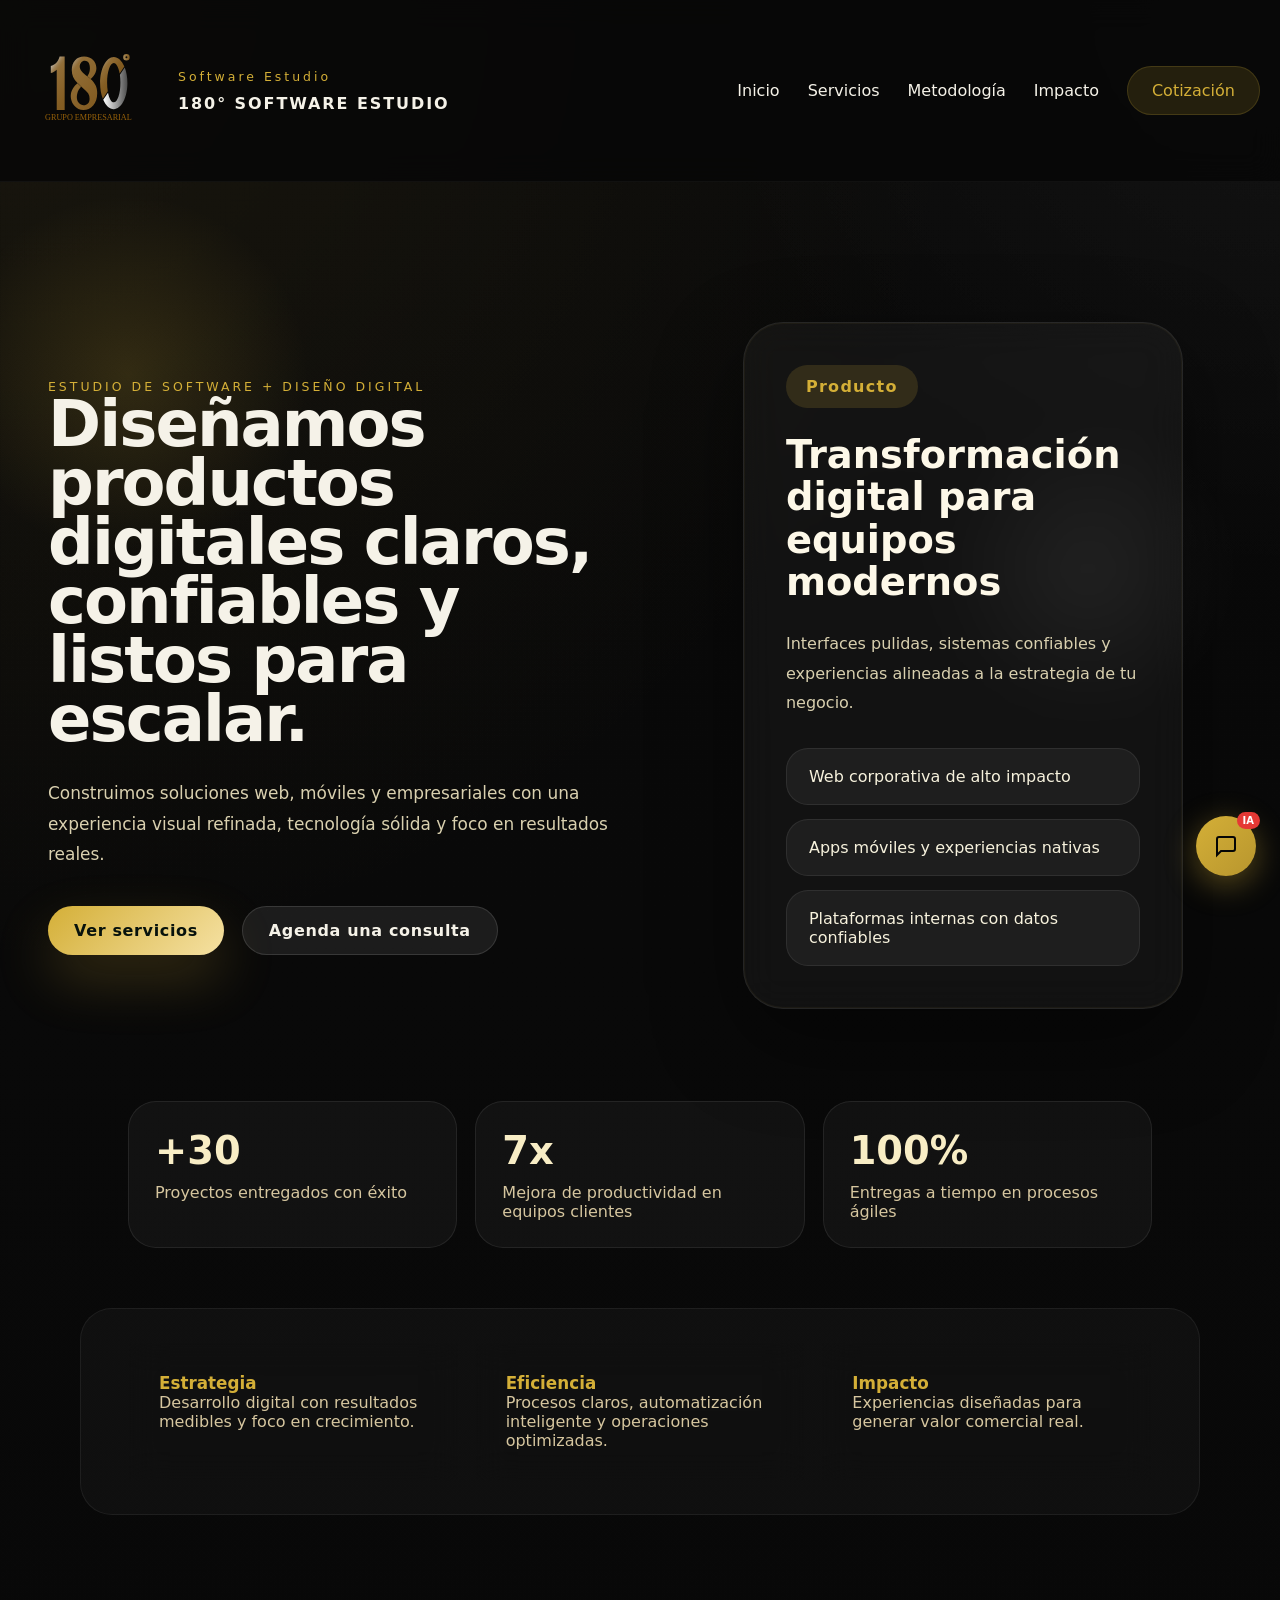
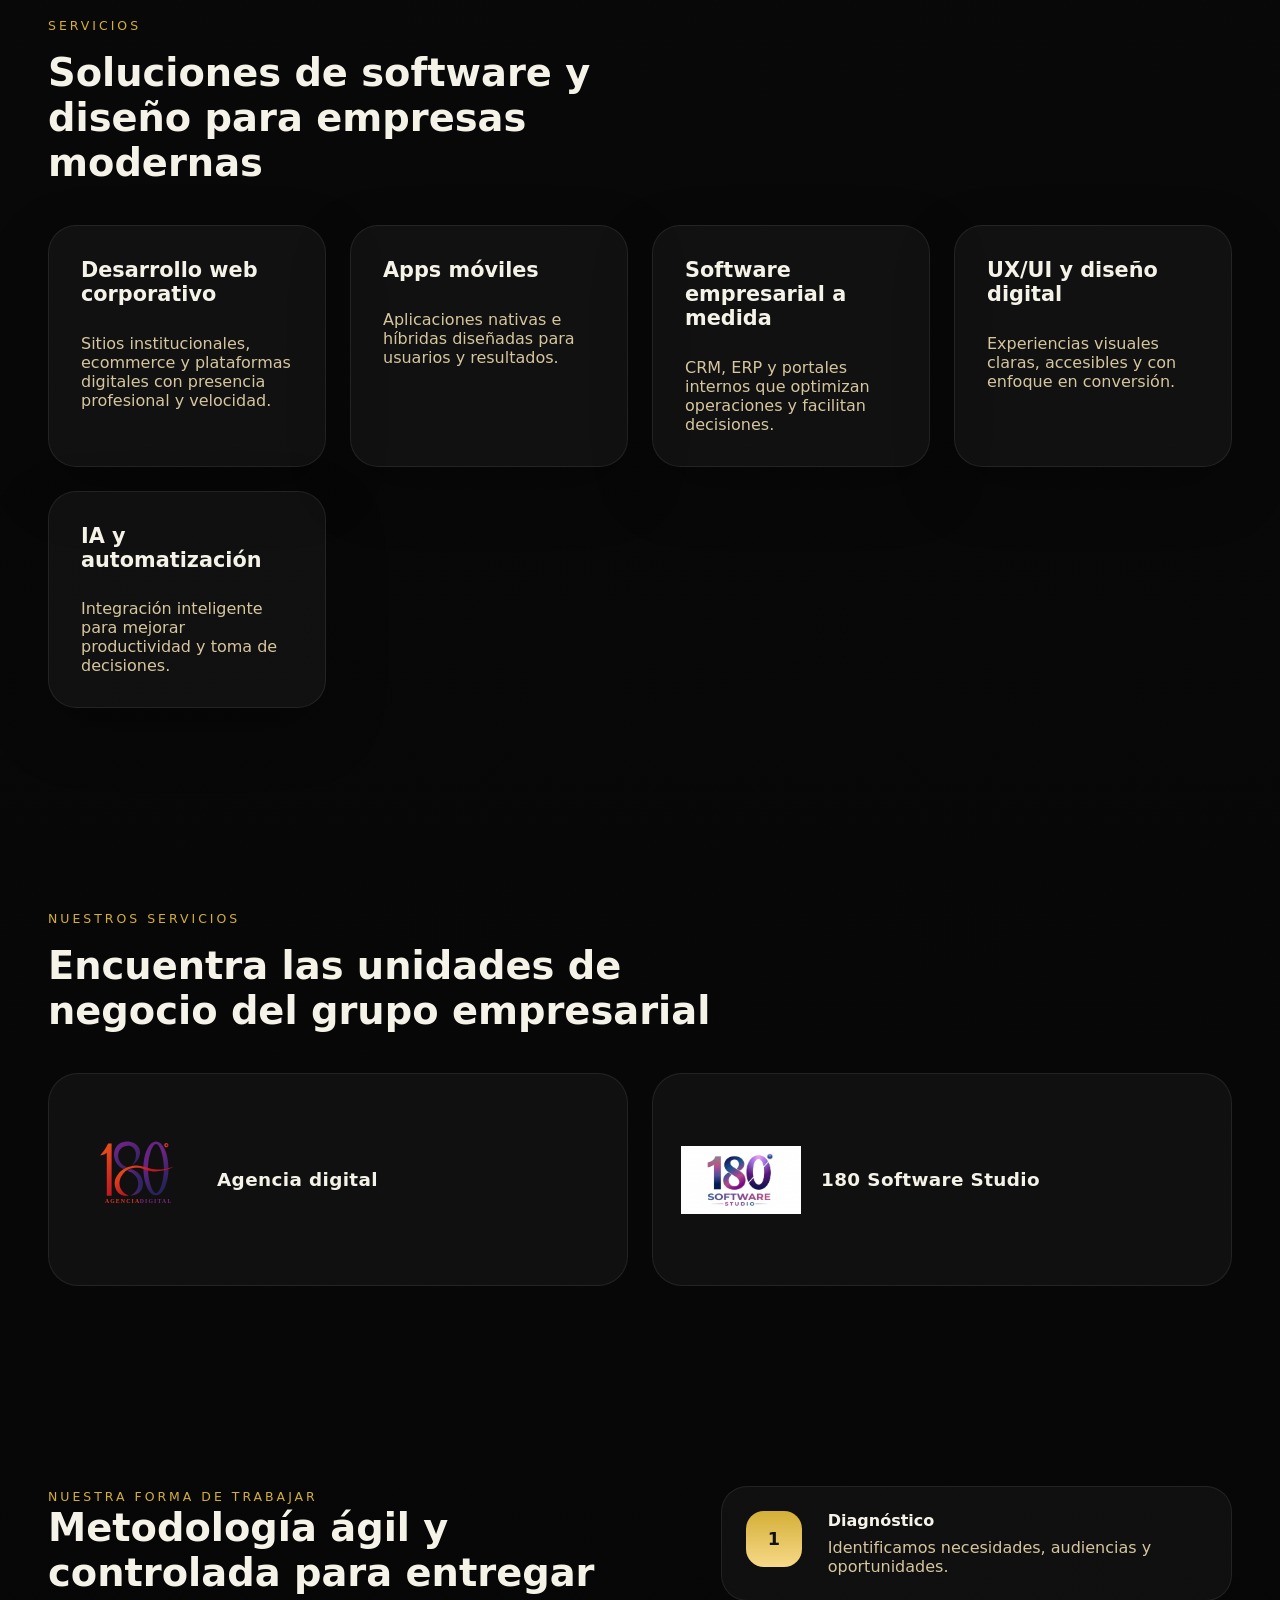
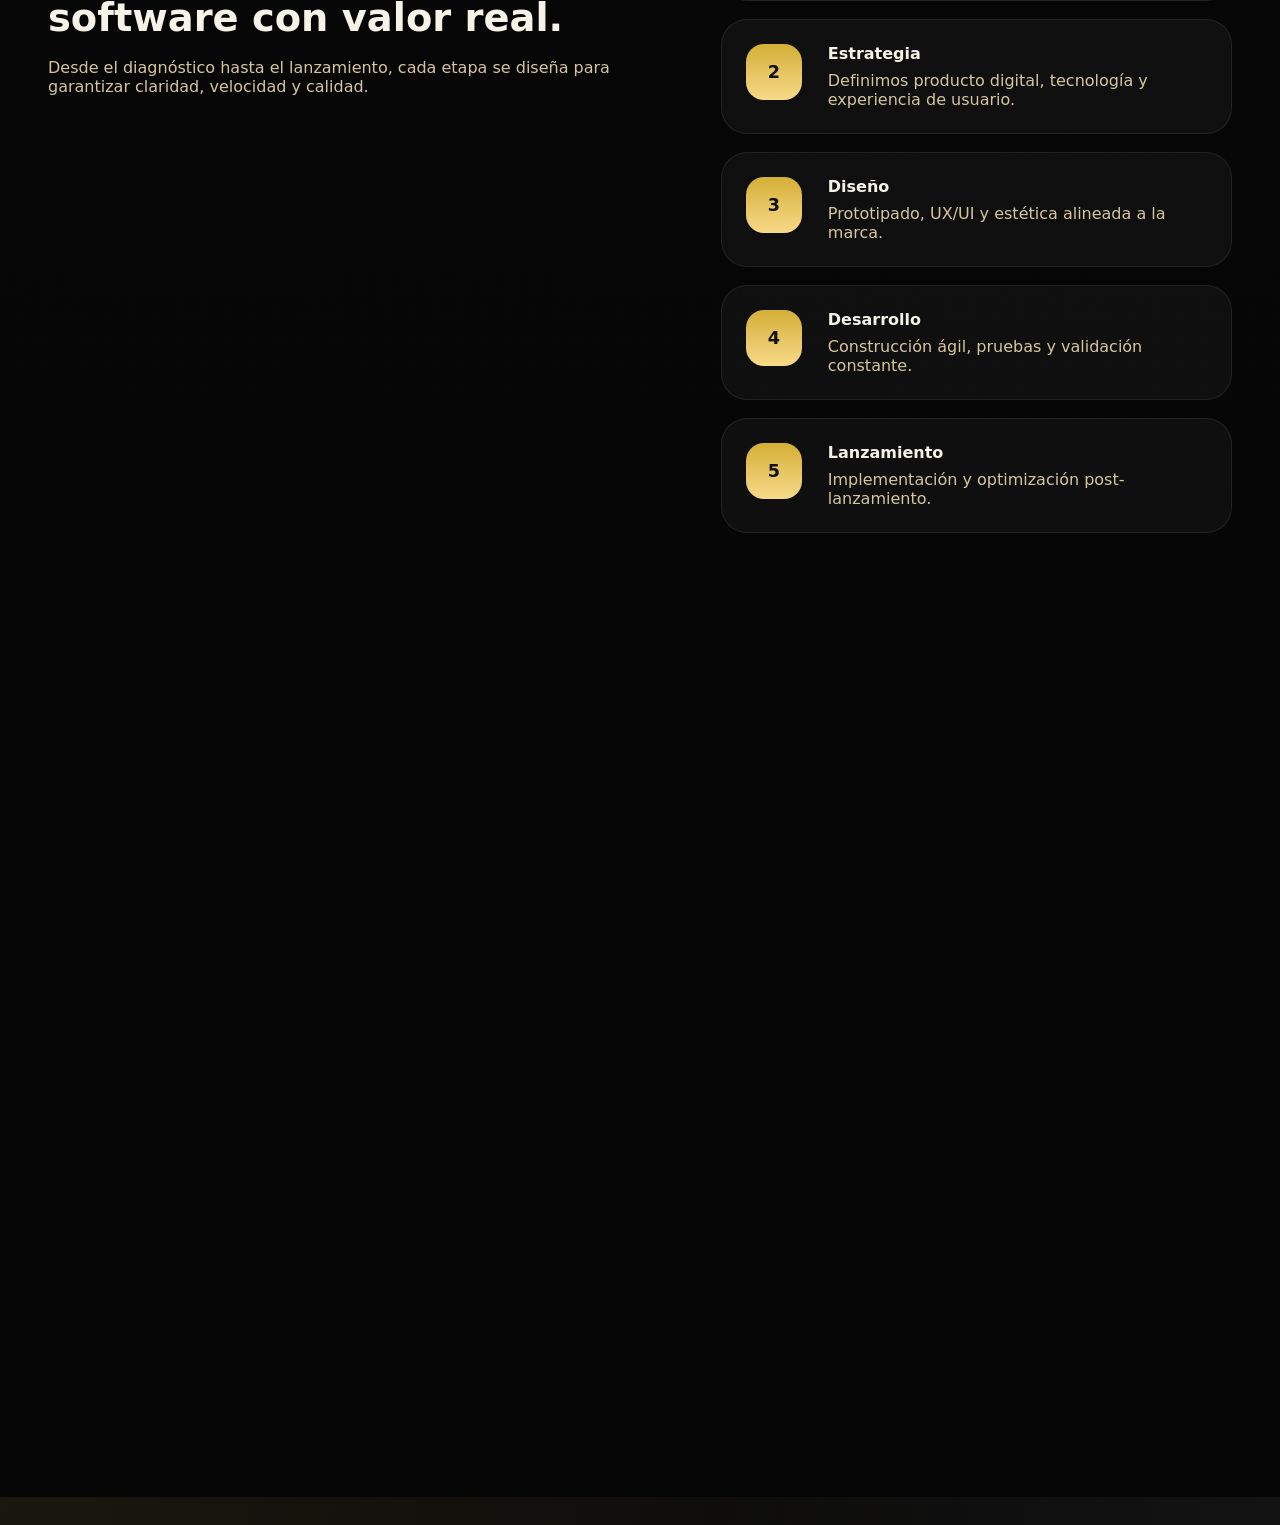
==== index.html @ de8b233e "Add files via upload" ====
<!DOCTYPE html>
<html lang="es">

<head>
  <meta charset="UTF-8" />
  <meta name="viewport" content="width=device-width, initial-scale=1.0" />
  <title>180° Software Estudio - Mockup</title>
  <link rel="stylesheet" href="styles.css" />
  <link rel="icon" href="./logo.svg">
</head>

<body>
  <header class="site-header">
    <div class="brand">
      <img src="./Logo.svg" alt="180° Grupo Empresarial" class="brand-logo" />
      <div>
        <p class="eyebrow">Software Estudio</p>
        <h1>180° Software Estudio</h1>
      </div>
    </div>
    <nav class="main-nav">
      <a href="#inicio">Inicio</a>
      <a href="#servicios">Servicios</a>
      <a href="#metodologia">Metodología</a>
      <a href="#impacto">Impacto</a>
      <a href="#contacto" class="cta">Cotización</a>
    </nav>
  </header>

  <main>
    <section id="inicio" class="hero">
      <div class="hero-watermark" aria-hidden="true">
        <img src="logo.svg" alt="" />
      </div>
      <div class="hero-copy reveal">
        <span class="hero-label">Estudio de software + diseño digital</span>
        <h2>Diseñamos productos digitales claros, confiables y listos para escalar.</h2>
        <p>Construimos soluciones web, móviles y empresariales con una experiencia visual refinada, tecnología sólida y
          foco en resultados reales.</p>
        <div class="hero-actions">
          <a href="#servicios" class="btn primary">Ver servicios</a>
          <a href="#contacto" class="btn secondary">Agenda una consulta</a>
        </div>
      </div>
      <div class="hero-visual reveal">
        <div class="visual-frame">
          <span class="visual-chip">Producto</span>
          <h3 class="visual-title">Transformación digital para equipos modernos</h3>
          <p class="visual-text">Interfaces pulidas, sistemas confiables y experiencias alineadas a la estrategia de tu
            negocio.</p>
          <div class="visual-list">
            <span>Web corporativa de alto impacto</span>
            <span>Apps móviles y experiencias nativas</span>
            <span>Plataformas internas con datos confiables</span>
          </div>
        </div>
      </div>
    </section>

    <section class="hero-support reveal">
      <div>
        <strong>+30</strong>
        <p>Proyectos entregados con éxito</p>
      </div>
      <div>
        <strong>7x</strong>
        <p>Mejora de productividad en equipos clientes</p>
      </div>
      <div>
        <strong>100%</strong>
        <p>Entregas a tiempo en procesos ágiles</p>
      </div>
    </section>

    <section class="value-stripe reveal">
      <div>
        <strong>Estrategia</strong>
        <p>Desarrollo digital con resultados medibles y foco en crecimiento.</p>
      </div>
      <div>
        <strong>Eficiencia</strong>
        <p>Procesos claros, automatización inteligente y operaciones optimizadas.</p>
      </div>
      <div>
        <strong>Impacto</strong>
        <p>Experiencias diseñadas para generar valor comercial real.</p>
      </div>
    </section>

    <section id="servicios" class="cards-section">
      <div class="section-header reveal">
        <span>Servicios</span>
        <h3>Soluciones de software y diseño para empresas modernas</h3>
      </div>
      <div class="cards-grid reveal">
        <article class="card">
          <h4>Desarrollo web corporativo</h4>
          <p>Sitios institucionales, ecommerce y plataformas digitales con presencia profesional y velocidad.</p>
        </article>
        <article class="card">
          <h4>Apps móviles</h4>
          <p>Aplicaciones nativas e híbridas diseñadas para usuarios y resultados.</p>
        </article>
        <article class="card">
          <h4>Software empresarial a medida</h4>
          <p>CRM, ERP y portales internos que optimizan operaciones y facilitan decisiones.</p>
        </article>
        <article class="card">
          <h4>UX/UI y diseño digital</h4>
          <p>Experiencias visuales claras, accesibles y con enfoque en conversión.</p>
        </article>
        <article class="card">
          <h4>IA y automatización</h4>
          <p>Integración inteligente para mejorar productividad y toma de decisiones.</p>
        </article>
      </div>
    </section>

    <section id="nuestros-servicios" class="subcompanies-section reveal">
      <div class="section-header">
        <span>Nuestros servicios</span>
        <h3>Encuentra las unidades de negocio del grupo empresarial</h3>
      </div>
      <div class="service-buttons">
        <a href="./SITIO GRUPO AGENCIA DIGITAL 180°/index.html" class="subcompany-card">
          <img src="Logo agencia.svg" alt="Logo Agencia" />
          <span>Agencia digital</span>
        </a>
        <a href="./SITIO SOFTWARE STUDIO 180°/index.html" class="subcompany-card">
          <img src="LOGO 180 SOFTWARE STUDIO.png" alt="Logo 180 Software Studio" />
          <span>180 Software Studio</span>
        </a>
      </div>
    </section>

    <section id="metodologia" class="split-section reveal">
      <div class="split-copy">
        <span class="eyebrow">Nuestra forma de trabajar</span>
        <h3>Metodología ágil y controlada para entregar software con valor real.</h3>
        <p>Desde el diagnóstico hasta el lanzamiento, cada etapa se diseña para garantizar claridad, velocidad y
          calidad.</p>
      </div>
      <div class="split-list">
        <div class="step">
          <strong>1</strong>
          <div>
            <h4>Diagnóstico</h4>
            <p>Identificamos necesidades, audiencias y oportunidades.</p>
          </div>
        </div>
        <div class="step">
          <strong>2</strong>
          <div>
            <h4>Estrategia</h4>
            <p>Definimos producto digital, tecnología y experiencia de usuario.</p>
          </div>
        </div>
        <div class="step">
          <strong>3</strong>
          <div>
            <h4>Diseño</h4>
            <p>Prototipado, UX/UI y estética alineada a la marca.</p>
          </div>
        </div>
        <div class="step">
          <strong>4</strong>
          <div>
            <h4>Desarrollo</h4>
            <p>Construcción ágil, pruebas y validación constante.</p>
          </div>
        </div>
        <div class="step">
          <strong>5</strong>
          <div>
            <h4>Lanzamiento</h4>
            <p>Implementación y optimización post-lanzamiento.</p>
          </div>
        </div>
      </div>
    </section>

    <section id="impacto" class="testimonial-section reveal">
      <div class="testimonial-card">
        <span class="eyebrow">Visión</span>
        <h3>Ser el estudio tecnológico de referencia en Soacha y Bogotá, con impacto internacional.</h3>
        <p>Entregamos soluciones digitales que acompañan el crecimiento de cada negocio.</p>
      </div>
      <div class="testimonial-card dark">
        <span class="eyebrow">Misión</span>
        <h3>Transformar ideas digitales en software funcional que produce resultados reales.</h3>
        <p>Combinamos creatividad, tecnología y estrategia para generar valor en cada proyecto.</p>
      </div>
    </section>

    <section class="final-cta reveal">
      <div>
        <h3>¿Listo para un giro digital de 180°?</h3>
        <p>Hablemos de tu proyecto y construyamos software con visión estratégica.</p>
      </div>
      <a href="#contacto" class="btn primary">Contáctanos ahora</a>
    </section>
  </main>

  <footer id="contacto" class="site-footer reveal">
    <div class="footer-brand">
      <img src="logo.svg" alt="180° Grupo Empresarial" class="footer-logo" />
      <h4>180° Software Estudio</h4>
      <p>Parte de Grupo Empresarial 180°</p>
    </div>
    <div class="footer-links">
      <a href="#servicios">Servicios</a>
      <a href="#metodologia">Metodología</a>
      <a href="#contacto">Contacto</a>
    </div>
    <div>
      <p>hola@180softwareestudio.com</p>
      <p>+57 300 000 0000</p>
    </div>
  </footer>

  <!-- Chatbot IA - Grupo Empresarial 180° -->
  <div id="chatbot-widget" class="chatbot-widget">
    <button id="chatbot-toggle" class="chatbot-toggle" aria-label="Abrir chat con IA">
      <svg width="24" height="24" viewBox="0 0 24 24" fill="none" stroke="currentColor" stroke-width="2">
        <path d="M21 15a2 2 0 0 1-2 2H7l-4 4V5a2 2 0 0 1 2-2h14a2 2 0 0 1 2 2z"></path>
      </svg>
      <span class="chatbot-badge">IA</span>
    </button>

    <div id="chatbot-window" class="chatbot-window">
      <div class="chatbot-header">
        <div class="chatbot-avatar">
          <svg width="20" height="20" viewBox="0 0 24 24" fill="none" stroke="currentColor" stroke-width="2">
            <polygon
              points="12 2 15.09 8.26 22 9.27 17 14.14 18.18 21.02 12 17.77 5.82 21.02 7 14.14 2 9.27 8.91 8.26 12 2">
            </polygon>
          </svg>
        </div>
        <div class="chatbot-title">
          <strong>Asistente IA</strong>
          <span>Grupo Empresarial 180°</span>
        </div>
        <button id="chatbot-close" class="chatbot-close" aria-label="Cerrar chat">
          <svg width="20" height="20" viewBox="0 0 24 24" fill="none" stroke="currentColor" stroke-width="2">
            <line x1="18" y1="6" x2="6" y2="18"></line>
            <line x1="6" y1="6" x2="18" y2="18"></line>
          </svg>
        </button>
      </div>

      <div id="chatbot-messages" class="chatbot-messages">
        <div class="chatbot-message bot">
          <div class="message-content">
            <p>¡Hola! 👋 Soy el asistente virtual de <strong>Grupo Empresarial 180°</strong>.</p>
            <p>Estoy aquí para ayudarte a encontrar la solución perfecta para tu negocio. ¿En qué puedo ayudarte hoy?
            </p>
            <div class="quick-actions">
              <button class="quick-action" data-query="servicios">¿Qué servicios ofrecen?</button>
              <button class="quick-action" data-query="contacto">Quiero contactarles</button>
              <button class="quick-action" data-query="cotizacion">Solicitar cotización</button>
            </div>
          </div>
        </div>
      </div>

      <div class="chatbot-input-area">
        <input type="text" id="chatbot-input" placeholder="Escribe tu mensaje..." autocomplete="off">
        <button id="chatbot-send" class="chatbot-send" aria-label="Enviar mensaje">
          <svg width="20" height="20" viewBox="0 0 24 24" fill="none" stroke="currentColor" stroke-width="2">
            <line x1="22" y1="2" x2="11" y2="13"></line>
            <polygon points="22 2 15 22 11 13 2 9 22 2"></polygon>
          </svg>
        </button>
      </div>
    </div>
  </div>

  <script src="script.js"></script>
  <script src="chatbot.js"></script>
</body>

</html>
---- styles.css ----
:root {
  --bg: #050505;
  --surface: #111111;
  --surface-soft: rgba(255, 255, 255, 0.06);
  --text: #f5f2e8;
  --muted: #c7b68a;
  --gold: #d4af37;
  --gold-soft: rgba(212, 175, 55, 0.18);
  --border: rgba(212, 175, 55, 0.18);
  --shadow: 0 32px 90px rgba(0, 0, 0, 0.45);
}

* {
  box-sizing: border-box;
}

html {
  scroll-behavior: smooth;
}

body {
  margin: 0;
  min-height: 100vh;
  font-family: Inter, system-ui, -apple-system, BlinkMacSystemFont, "Segoe UI", sans-serif;
  color: var(--text);
  background: radial-gradient(circle at top left, rgba(212, 175, 55, 0.08), transparent 20%),
    radial-gradient(circle at top right, rgba(255, 255, 255, 0.04), transparent 12%),
    linear-gradient(180deg, #0a0a0a 0%, #050505 100%);
}

img {
  max-width: 100%;
  display: block;
}

button,
a {
  font: inherit;
}

.site-header {
  display: flex;
  align-items: center;
  justify-content: space-between;
  padding: 0% clamp(15px, 2vw, 20px);
  position: sticky;
  top: 0;
  z-index: 10;
  background: rgba(7, 7, 7, 0.82); 
  backdrop-filter: blur(15px);
  border-bottom: 1px solid rgba(255, 255, 255, 0.04);
}

.brand {
  display: flex;
  align-items: center;
  gap: 18px;
}

.brand-logo,
.footer-logo {
  width: 140px;
  max-width: 100%;
}

.brand h1 {
  margin: 0;
  font-size: 1rem;
  letter-spacing: 0.12em;
  text-transform: uppercase;
}

.brand .eyebrow {
  margin: 0 0 10px;
  color: var(--gold);
  font-size: 0.78rem;
  letter-spacing: 0.24em;
}

.main-nav {
  display: flex;
  align-items: center;
  gap: 28px;
  flex-wrap: wrap;
}

.main-nav a {
  color: var(--text);
  text-decoration: none;
  font-weight: 500;
  transition: color 0.2s ease;
}

.main-nav a:hover {
  color: var(--gold);
}

.main-nav a.cta {
  padding: 14px 24px;
  border-radius: 999px;
  background: rgba(212, 175, 55, 0.14);
  color: var(--gold);
  border: 1px solid rgba(212, 175, 55, 0.18);
}

.hero {
  position: relative;
  display: grid;
  grid-template-columns: minmax(0, 1.1fr) minmax(340px, 1fr);
  gap: 54px;
  align-items: center;
  padding: 140px clamp(20px, 4vw, 48px);
  overflow: hidden;
}

.hero::before {
  content: "";
  position: absolute;
  inset: 0;
  background: radial-gradient(circle at 10% 20%, rgba(212, 175, 55, 0.16), transparent 180px),
    radial-gradient(circle at 85% 40%, rgba(255, 255, 255, 0.06), transparent 150px);
  pointer-events: none;
}

.hero-watermark {
  pointer-events: none;
  position: absolute;
  right: -5%;
  top: 8%;
  width: 420px;
  opacity: 0.06;
  transform: rotate(-6deg);
  animation: float 18s ease-in-out infinite;
}

.hero-watermark img {
  width: 100%;
  display: block;
}

.hero-copy {
  position: relative;
  z-index: 1;
}

.hero-label,
.split-copy .eyebrow,
.section-header span,
.testimonial-card .eyebrow {
  display: inline-block;
  text-transform: uppercase;
  letter-spacing: 0.24em;
  color: var(--gold);
  font-size: 0.78rem;
}

.hero-copy h2 {
  margin: 0;
  font-size: clamp(3rem, 5vw, 5.4rem);
  line-height: 0.92;
  letter-spacing: -0.03em;
}

.hero-copy p {
  margin: 30px 0 36px;
  max-width: 660px;
  color: #d9d0af;
  font-size: 1.06rem;
  line-height: 1.8;
}

.hero-actions {
  display: flex;
  gap: 18px;
  flex-wrap: wrap;
}

.btn {
  display: inline-flex;
  align-items: center;
  justify-content: center;
  padding: 14px 26px;
  border-radius: 999px;
  text-decoration: none;
  font-weight: 700;
  letter-spacing: 0.04em;
  transition: transform 0.3s ease, background-color 0.3s ease, box-shadow 0.3s ease;
}

.btn:hover {
  transform: translateY(-2px);
}

.btn.primary {
  background: linear-gradient(135deg, #d4af37, #f5e1a3);
  color: #07120c;
  box-shadow: 0 24px 55px rgba(212, 175, 55, 0.22);
}

.btn.secondary {
  background: rgba(255, 255, 255, 0.08);
  color: var(--text);
  border: 1px solid rgba(255, 255, 255, 0.12);
}

.hero-visual {
  display: flex;
  justify-content: center;
  z-index: 1;
}

.visual-frame {
  width: min(100%, 440px);
  padding: 42px;
  border-radius: 40px;
  background: rgba(255, 255, 255, 0.04);
  border: 1px solid rgba(255, 255, 255, 0.08);
  box-shadow: inset 0 0 0 1px rgba(212, 175, 55, 0.05), var(--shadow);
  backdrop-filter: blur(18px);
}

.visual-chip {
  display: inline-flex;
  align-items: center;
  justify-content: center;
  padding: 12px 20px;
  border-radius: 999px;
  background: rgba(212, 175, 55, 0.16);
  color: var(--gold);
  font-weight: 700;
  letter-spacing: 0.08em;
  margin-bottom: 26px;
}

.visual-title {
  margin: 0;
  font-size: clamp(1.75rem, 3.4vw, 2.4rem);
  line-height: 1.1;
  color: #fdf8e8;
}

.visual-text {
  margin: 26px 0 30px;
  color: #d9d0af;
  line-height: 1.85;
}

.visual-list {
  display: grid;
  gap: 14px;
}

.visual-list span {
  display: block;
  padding: 18px 22px;
  border-radius: 22px;
  color: #f7f2dd;
  background: rgba(255, 255, 255, 0.05);
  border: 1px solid rgba(255, 255, 255, 0.08);
}

.hero-support {
  display: grid;
  grid-template-columns: repeat(3, minmax(0, 1fr));
  gap: 18px;
  margin: -48px auto 0;
  max-width: 1120px;
  padding: 0 clamp(20px, 4vw, 48px);
  position: relative;
  z-index: 1;
}

.hero-support > div {
  padding: 26px;
  border-radius: 28px;
  background: rgba(255, 255, 255, 0.04);
  border: 1px solid rgba(255, 255, 255, 0.08);
}

.hero-support strong {
  display: block;
  font-size: 2.4rem;
  margin-bottom: 10px;
  color: #f8edc5;
}

.hero-support p {
  margin: 0;
  color: #d6c69f;
}

.value-stripe {
  display: grid;
  grid-template-columns: repeat(3, minmax(0, 1fr));
  gap: 18px;
  margin: 60px auto 0;
  max-width: 1120px;
  padding: 34px clamp(20px, 4vw, 48px);
  background: rgba(255, 255, 255, 0.03);
  border: 1px solid rgba(255, 255, 255, 0.06);
  border-radius: 32px;
}

.value-stripe div {
  padding: 30px;
  backdrop-filter: blur(16px);
}

.value-stripe strong {
  margin-bottom: 16px;
  font-size: 1.05rem;
  color: var(--gold);
}

.value-stripe p {
  margin: 0;
  color: #d6c69f;
}

.cards-section {
  padding: 100px clamp(20px, 4vw, 48px);
}

.section-header {
  max-width: 680px;
  margin-bottom: 40px;
}

.section-header h3 {
  margin: 16px 0 0;
  font-size: clamp(2rem, 3vw, 2.85rem);
}

.cards-grid {
  display: grid;
  grid-template-columns: repeat(auto-fit, minmax(240px, 1fr));
  gap: 24px;
}

.card {
  padding: 32px;
  border-radius: 28px;
  background: rgba(255, 255, 255, 0.04);
  border: 1px solid rgba(255, 255, 255, 0.08);
  box-shadow: 0 22px 60px rgba(0, 0, 0, 0.26);
  transition: transform 0.35s ease, border-color 0.35s ease, box-shadow 0.35s ease;
}

.card:hover {
  transform: translateY(-6px);
  border-color: rgba(212, 175, 55, 0.28);
  box-shadow: 0 32px 90px rgba(0, 0, 0, 0.35);
}

.card h4 {
  margin-top: 0;
  font-size: 1.3rem;
}

.card p {
  margin: 18px 0 0;
  color: #d6c69f;
}

.subcompanies-section {
  padding: 100px clamp(20px, 4vw, 48px);
}

.subcompanies-section .section-header h3 {
  margin-bottom: 28px;
}

.service-buttons {
  display: grid;
  grid-template-columns: repeat(2, minmax(0, 1fr));
  gap: 24px;
}

.subcompany-card {
  display: flex;
  align-items: center;
  gap: 20px;
  padding: 28px;
  border-radius: 30px;
  background: rgba(255, 255, 255, 0.04);
  border: 1px solid rgba(255, 255, 255, 0.08);
  text-decoration: none;
  color: var(--text);
  transition: transform 0.3s ease, box-shadow 0.3s ease, border-color 0.3s ease;
}

.subcompany-card:hover {
  transform: translateY(-5px);
  border-color: rgba(212, 175, 55, 0.28);
  box-shadow: 0 28px 70px rgba(0, 0, 0, 0.3);
}

.subcompany-card img {
  width: 120px;
  max-width: 100%;
  height: auto;
}

.subcompany-card span {
  font-size: 1.15rem;
  font-weight: 700;
  letter-spacing: 0.02em;
}

.split-section {
  display: grid;
  grid-template-columns: 1.1fr 0.9fr;
  gap: 48px;
  padding: 100px clamp(20px, 4vw, 48px);
  align-items: start;
}

.split-copy h3 {
  margin: 0 0 18px;
  font-size: clamp(2rem, 3vw, 3rem);
}

.split-copy p {
  color: #d6c69f;
  max-width: 640px;
}

.split-list {
  display: grid;
  gap: 18px;
}

.step {
  display: grid;
  grid-template-columns: 64px 1fr;
  gap: 18px;
  padding: 24px;
  border-radius: 26px;
  background: rgba(255, 255, 255, 0.04);
  border: 1px solid rgba(255, 255, 255, 0.08);
}

.step:hover {
  transform: translateY(-3px);
}

.step strong {
  display: grid;
  place-items: center;
  width: 56px;
  height: 56px;
  border-radius: 18px;
  background: linear-gradient(180deg, #d4af37 0%, #f7d988 100%);
  color: #111;
  font-size: 1.1rem;
}

.step h4 {
  margin: 0 0 8px;
}

.step p {
  margin: 0;
  color: #d6c69f;
}

.testimonial-section {
  display: grid;
  grid-template-columns: repeat(2, minmax(0, 1fr));
  gap: 24px;
  padding: 100px clamp(20px, 4vw, 48px);
}

.testimonial-card {
  padding: 38px;
  border-radius: 32px;
  background: rgba(255, 255, 255, 0.04);
  border: 1px solid rgba(255, 255, 255, 0.08);
  box-shadow: 0 28px 80px rgba(0, 0, 0, 0.24);
}

.testimonial-card.dark {
  background: linear-gradient(180deg, rgba(22, 22, 22, 0.95), rgba(12, 12, 12, 0.88));
}

.testimonial-card:hover {
  transform: translateY(-4px);
}

.testimonial-card h3 {
  margin: 18px 0 16px;
}

.testimonial-card p {
  margin: 0;
  color: #d6c69f;
}

.final-cta {
  display: flex;
  align-items: center;
  justify-content: space-between;
  gap: 24px;
  padding: 84px clamp(20px, 4vw, 48px);
  margin: 0 auto;
  max-width: 1120px;
  border-radius: 36px;
  background: linear-gradient(180deg, rgba(255, 255, 255, 0.04), rgba(255, 255, 255, 0.06));
  border: 1px solid rgba(255, 255, 255, 0.1);
  box-shadow: 0 32px 90px rgba(0, 0, 0, 0.24);
}

.final-cta h3 {
  margin: 0 0 16px;
  font-size: clamp(2rem, 3vw, 3rem);
}

.final-cta p {
  margin: 0;
  color: #d6c69f;
}

.site-footer {
  display: grid;
  grid-template-columns: repeat(3, minmax(0, 1fr));
  gap: 24px;
  padding: 40px clamp(20px, 4vw, 48px);
  border-top: 1px solid rgba(255, 255, 255, 0.08);
}

.footer-brand {
  display: grid;
  gap: 12px;
}

.site-footer h4 {
  margin: 0 0 10px;
}

.site-footer p {
  margin: 6px 0;
  color: #c8b884;
}

.footer-links {
  display: flex;
  flex-direction: column;
  gap: 10px;
}

/* ============================================
   CHATBOT IA - Grupo Empresarial 180°
   ============================================ */

.chatbot-widget {
  position: fixed;
  bottom: 24px;
  right: 24px;
  z-index: 9999;
  font-family: Inter, system-ui, -apple-system, sans-serif;
}

.chatbot-toggle {
  width: 60px;
  height: 60px;
  border-radius: 50%;
  background: linear-gradient(135deg, #d4af37 0%, #b8962e 100%);
  border: none;
  cursor: pointer;
  display: flex;
  align-items: center;
  justify-content: center;
  color: #050505;
  box-shadow: 0 8px 32px rgba(212, 175, 55, 0.4);
  transition: all 0.3s ease;
  position: relative;
}

.chatbot-toggle:hover {
  transform: scale(1.08);
  box-shadow: 0 12px 40px rgba(212, 175, 55, 0.5);
}

.chatbot-badge {
  position: absolute;
  top: -4px;
  right: -4px;
  background: #e53935;
  color: white;
  font-size: 10px;
  font-weight: 700;
  padding: 3px 6px;
  border-radius: 10px;
  animation: pulse 2s infinite;
}

@keyframes pulse {
  0%,
  100% {
    transform: scale(1);
  }
  50% {
    transform: scale(1.1);
  }
}

.chatbot-window {
  position: absolute;
  bottom: 76px;
  right: 0;
  width: 380px;
  max-width: calc(100vw - 48px);
  height: 520px;
  max-height: calc(100vh - 100px);
  background: #111111;
  border-radius: 20px;
  border: 1px solid rgba(212, 175, 55, 0.2);
  box-shadow: 0 24px 80px rgba(0, 0, 0, 0.6);
  display: flex;
  flex-direction: column;
  overflow: hidden;
  transition: opacity 0.3s ease, transform 0.3s ease, visibility 0.3s;
  opacity: 0;
  transform: translateY(20px) scale(0.95);
  visibility: hidden;
}

.chatbot-window.is-open {
  opacity: 1;
  transform: translateY(0) scale(1);
  visibility: visible;
}

.chatbot-header {
  display: flex;
  align-items: center;
  gap: 12px;
  padding: 16px 20px;
  background: linear-gradient(135deg, #d4af37 0%, #b8962e 100%);
  color: #050505;
}

.chatbot-avatar {
  width: 40px;
  height: 40px;
  border-radius: 50%;
  background: rgba(5, 5, 5, 0.2);
  display: flex;
  align-items: center;
  justify-content: center;
}

.chatbot-title {
  flex: 1;
  display: flex;
  flex-direction: column;
}

.chatbot-title strong {
  font-size: 15px;
}

.chatbot-title span {
  font-size: 12px;
  opacity: 0.8;
}

.chatbot-close {
  background: none;
  border: none;
  cursor: pointer;
  padding: 4px;
  color: #050505;
  opacity: 0.7;
  transition: opacity 0.2s;
}

.chatbot-close:hover {
  opacity: 1;
}

.chatbot-messages {
  flex: 1;
  overflow-y: auto;
  padding: 20px;
  display: flex;
  flex-direction: column;
  gap: 16px;
  scroll-behavior: smooth;
}

.chatbot-message {
  display: flex;
  gap: 10px;
}

.chatbot-message.user {
  flex-direction: row-reverse;
}

.message-content {
  max-width: 85%;
  padding: 14px 18px;
  border-radius: 18px;
  font-size: 14px;
  line-height: 1.5;
}

.chatbot-message.bot .message-content {
  background: rgba(212, 175, 55, 0.12);
  border: 1px solid rgba(212, 175, 55, 0.2);
  border-bottom-left-radius: 4px;
  color: #f5f2e8;
}

.chatbot-message.user .message-content {
  background: linear-gradient(135deg, #d4af37 0%, #b8962e 100%);
  color: #050505;
  border-bottom-right-radius: 4px;
}

.message-content p {
  margin: 0 0 10px;
}

.message-content p:last-child {
  margin-bottom: 0;
}

.quick-actions {
  display: flex;
  flex-wrap: wrap;
  gap: 8px;
  margin-top: 12px;
}

.quick-action {
  background: rgba(212, 175, 55, 0.15);
  border: 1px solid rgba(212, 175, 55, 0.3);
  color: #d4af37;
  padding: 8px 14px;
  border-radius: 20px;
  font-size: 12px;
  cursor: pointer;
  transition: all 0.2s ease;
}

.quick-action:hover {
  background: rgba(212, 175, 55, 0.25);
  border-color: #d4af37;
}

.chatbot-input-area {
  display: flex;
  gap: 10px;
  padding: 16px 20px;
  background: #0a0a0a;
  border-top: 1px solid rgba(255, 255, 255, 0.06);
}

#chatbot-input {
  flex: 1;
  background: #1a1a1a;
  border: 1px solid rgba(212, 175, 55, 0.2);
  border-radius: 25px;
  padding: 12px 18px;
  color: #f5f2e8;
  font-size: 14px;
  outline: none;
  transition: border-color 0.2s;
}

#chatbot-input:focus {
  border-color: #d4af37;
}

#chatbot-input::placeholder {
  color: #666;
}

.chatbot-send {
  width: 44px;
  height: 44px;
  border-radius: 50%;
  background: linear-gradient(135deg, #d4af37 0%, #b8962e 100%);
  border: none;
  cursor: pointer;
  display: flex;
  align-items: center;
  justify-content: center;
  color: #050505;
  transition: all 0.2s ease;
}

.chatbot-send:hover {
  transform: scale(1.05);
}

.chatbot-send:disabled {
  opacity: 0.5;
  cursor: not-allowed;
  transform: none;
}

/* Typing indicator */
.typing-indicator {
  display: flex;
  gap: 4px;
  padding: 14px 18px;
}

.typing-indicator span {
  width: 8px;
  height: 8px;
  background: #d4af37;
  border-radius: 50%;
  animation: typing 1.4s infinite;
}

.typing-indicator span:nth-child(2) {
  animation-delay: 0.2s;
}

.typing-indicator span:nth-child(3) {
  animation-delay: 0.4s;
}

@keyframes typing {

  0%,
  60%,
  100% {
    transform: translateY(0);
  }

  30% {
    transform: translateY(-6px);
  }
}

/* Responsive */
@media (max-width: 480px) {
  .chatbot-widget {
    bottom: 16px;
    right: 16px;
  }

  .chatbot-window {
    width: calc(100vw - 32px);
    height: calc(100vh - 80px);
    bottom: 68px;
  }
}

.footer-links a {
  color: var(--text);
  text-decoration: none;
  transition: color 0.2s ease;
}

.footer-links a:hover {
  color: var(--gold);
}

.reveal {
  opacity: 0;
  transform: translateY(28px);
  transition: opacity 0.9s ease, transform 0.9s ease;
}

.reveal.is-visible {
  opacity: 1;
  transform: translateY(0);
}

@keyframes float {

  0%,
  100% {
    transform: translate(-10%, 0) rotate(-6deg);
  }

  50% {
    transform: translate(-10%, 10px) rotate(-6deg);
  }
}

@media (max-width: 980px) {

  .hero,
  .split-section,
  .testimonial-section,
  .site-footer {
    grid-template-columns: 1fr;
  }

  .hero {
    padding-top: 90px;
  }

  .final-cta {
    flex-direction: column;
    align-items: flex-start;
  }
}

@media (max-width: 760px) {
  .site-header {
    flex-direction: column;
    align-items: flex-start;
  }

  .main-nav {
    width: 100%;
    justify-content: flex-start;
    gap: 14px;
    margin-top: 18px;
  }

  .hero-support,
  .value-stripe,
  .cards-grid,
  .testimonial-section,
  .service-buttons {
    grid-template-columns: 1fr;
  }

  .hero {
    grid-template-columns: 1fr;
    padding: 100px clamp(20px, 4vw, 48px);
  }

  .hero-watermark {
    width: 280px;
    top: 10%;
    right: -12%;
  }
}
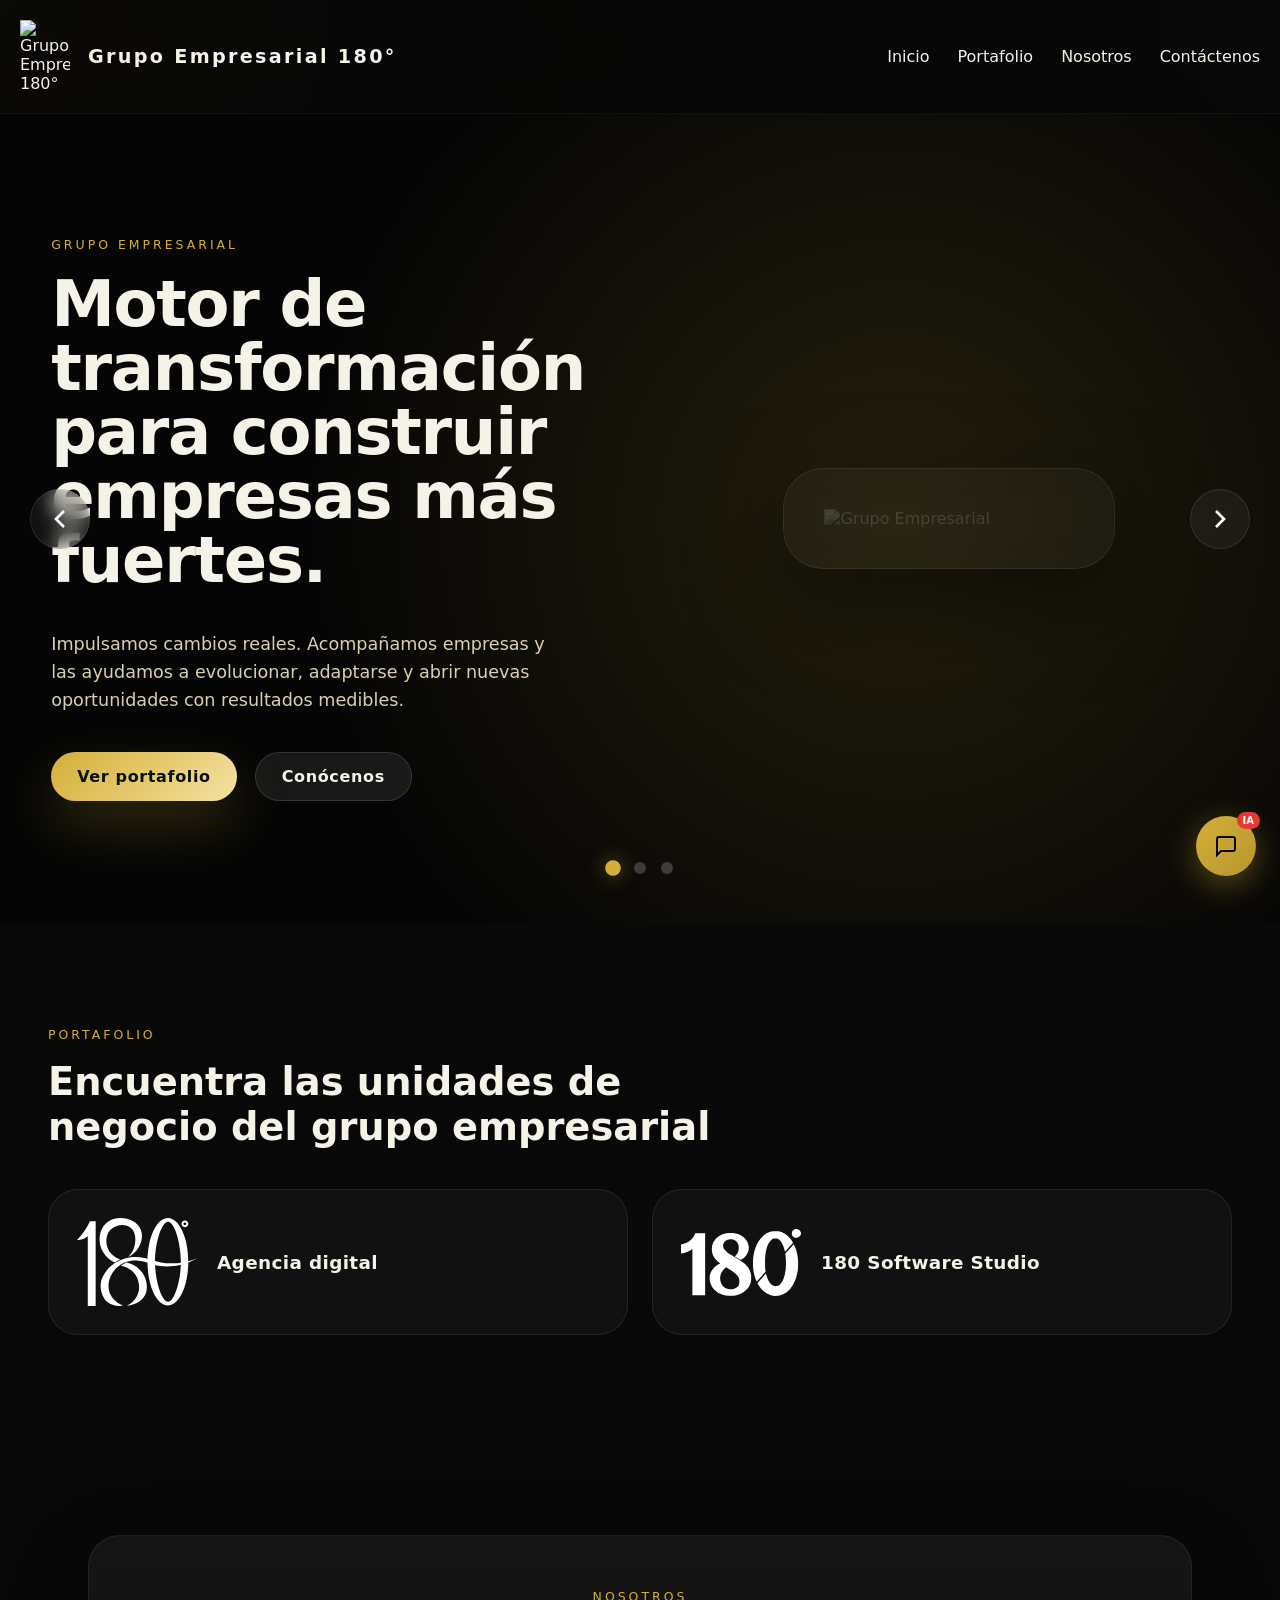
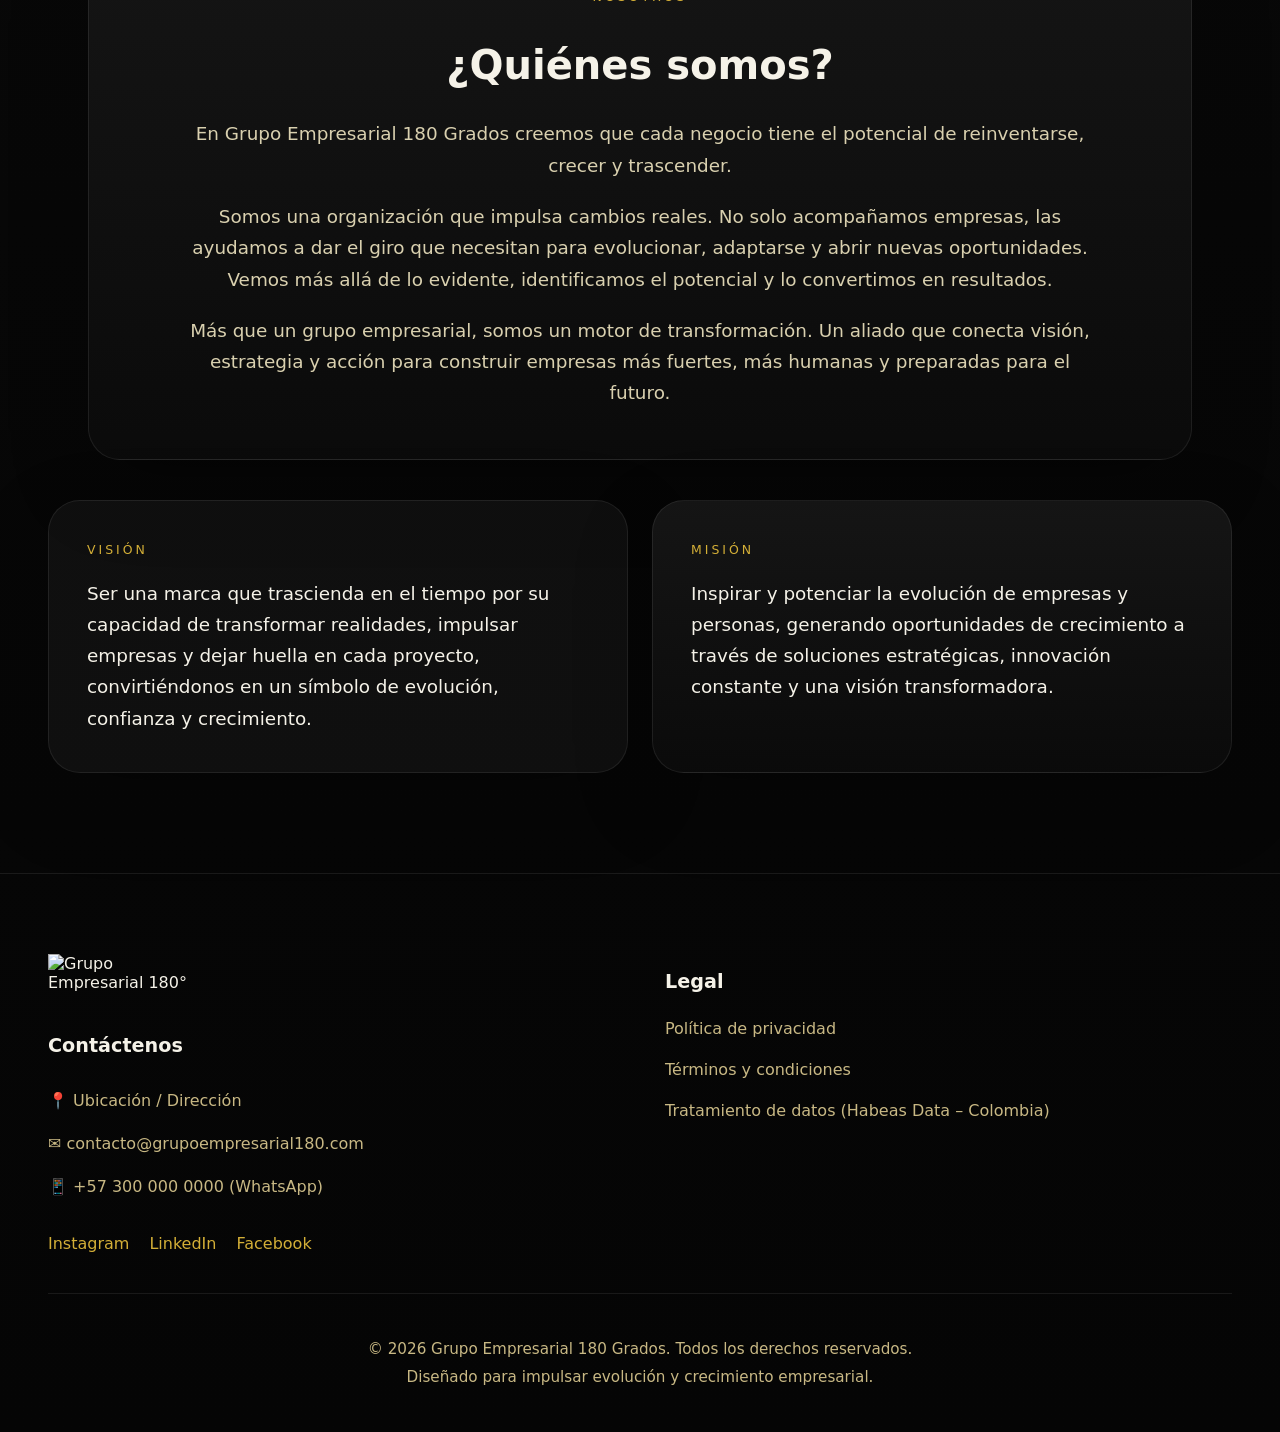
==== commit 868f7057: "Add files via upload" ====
--- a/index.html
+++ b/index.html
@@ -4,7 +4,7 @@
 <head>
   <meta charset="UTF-8" />
   <meta name="viewport" content="width=device-width, initial-scale=1.0" />
-  <title>180° Software Estudio - Mockup</title>
+  <title>Grupo Empresarial 180°</title>
   <link rel="stylesheet" href="styles.css" />
   <link rel="icon" href="./logo.svg">
 </head>
@@ -12,113 +12,124 @@
 <body>
   <header class="site-header">
     <div class="brand">
-      <img src="./Logo.svg" alt="180° Grupo Empresarial" class="brand-logo" />
+      <img src="./Logo.svg" alt="Grupo Empresarial 180°" class="brand-logo" />
       <div>
-        <p class="eyebrow">Software Estudio</p>
-        <h1>180° Software Estudio</h1>
+        <h1 style="text-transform: none; font-size: 1.2rem;">Grupo Empresarial 180°</h1>
       </div>
     </div>
     <nav class="main-nav">
       <a href="#inicio">Inicio</a>
-      <a href="#servicios">Servicios</a>
-      <a href="#metodologia">Metodología</a>
-      <a href="#impacto">Impacto</a>
-      <a href="#contacto" class="cta">Cotización</a>
+      <a href="#portafolio">Portafolio</a>
+      <a href="#nosotros">Nosotros</a>
+      <a href="#contacto">Contáctenos</a>
     </nav>
   </header>
 
   <main>
-    <section id="inicio" class="hero">
-      <div class="hero-watermark" aria-hidden="true">
-        <img src="logo.svg" alt="" />
-      </div>
-      <div class="hero-copy reveal">
-        <span class="hero-label">Estudio de software + diseño digital</span>
-        <h2>Diseñamos productos digitales claros, confiables y listos para escalar.</h2>
-        <p>Construimos soluciones web, móviles y empresariales con una experiencia visual refinada, tecnología sólida y
-          foco en resultados reales.</p>
-        <div class="hero-actions">
-          <a href="#servicios" class="btn primary">Ver servicios</a>
-          <a href="#contacto" class="btn secondary">Agenda una consulta</a>
-        </div>
-      </div>
-      <div class="hero-visual reveal">
-        <div class="visual-frame">
-          <span class="visual-chip">Producto</span>
-          <h3 class="visual-title">Transformación digital para equipos modernos</h3>
-          <p class="visual-text">Interfaces pulidas, sistemas confiables y experiencias alineadas a la estrategia de tu
-            negocio.</p>
-          <div class="visual-list">
-            <span>Web corporativa de alto impacto</span>
-            <span>Apps móviles y experiencias nativas</span>
-            <span>Plataformas internas con datos confiables</span>
-          </div>
-        </div>
-      </div>
-    </section>
-
-    <section class="hero-support reveal">
-      <div>
-        <strong>+30</strong>
-        <p>Proyectos entregados con éxito</p>
-      </div>
-      <div>
-        <strong>7x</strong>
-        <p>Mejora de productividad en equipos clientes</p>
-      </div>
-      <div>
-        <strong>100%</strong>
-        <p>Entregas a tiempo en procesos ágiles</p>
-      </div>
-    </section>
-
-    <section class="value-stripe reveal">
-      <div>
-        <strong>Estrategia</strong>
-        <p>Desarrollo digital con resultados medibles y foco en crecimiento.</p>
-      </div>
-      <div>
-        <strong>Eficiencia</strong>
-        <p>Procesos claros, automatización inteligente y operaciones optimizadas.</p>
-      </div>
-      <div>
-        <strong>Impacto</strong>
-        <p>Experiencias diseñadas para generar valor comercial real.</p>
-      </div>
-    </section>
-
-    <section id="servicios" class="cards-section">
-      <div class="section-header reveal">
-        <span>Servicios</span>
-        <h3>Soluciones de software y diseño para empresas modernas</h3>
-      </div>
-      <div class="cards-grid reveal">
-        <article class="card">
-          <h4>Desarrollo web corporativo</h4>
-          <p>Sitios institucionales, ecommerce y plataformas digitales con presencia profesional y velocidad.</p>
-        </article>
-        <article class="card">
-          <h4>Apps móviles</h4>
-          <p>Aplicaciones nativas e híbridas diseñadas para usuarios y resultados.</p>
-        </article>
-        <article class="card">
-          <h4>Software empresarial a medida</h4>
-          <p>CRM, ERP y portales internos que optimizan operaciones y facilitan decisiones.</p>
-        </article>
-        <article class="card">
-          <h4>UX/UI y diseño digital</h4>
-          <p>Experiencias visuales claras, accesibles y con enfoque en conversión.</p>
-        </article>
-        <article class="card">
-          <h4>IA y automatización</h4>
-          <p>Integración inteligente para mejorar productividad y toma de decisiones.</p>
-        </article>
-      </div>
-    </section>
-
-    <section id="nuestros-servicios" class="subcompanies-section reveal">
+    <section id="inicio" class="hero-full-carousel">
+      <div class="carousel-slides">
+
+        <!-- Slide 1: Grupo Empresarial -->
+        <div class="carousel-slide active">
+          <div class="slide-bg"
+            style="background: radial-gradient(circle at 70% 50%, rgba(212, 175, 55, 0.15) 0%, transparent 60%);"></div>
+          <div class="slide-content">
+            <div class="slide-copy">
+              <span class="hero-label">Grupo Empresarial</span>
+              <h2>Motor de transformación para construir empresas más fuertes.</h2>
+              <p>Impulsamos cambios reales. Acompañamos empresas y las ayudamos a evolucionar, adaptarse y abrir nuevas
+                oportunidades con resultados medibles.</p>
+              <div class="hero-actions">
+                <a href="#portafolio" class="btn primary">Ver portafolio</a>
+                <a href="#nosotros" class="btn secondary">Conócenos</a>
+              </div>
+            </div>
+            <div class="slide-visual">
+              <div class="visual-glass-element" style="animation: float 6s ease-in-out infinite;">
+                <img src="Logo.svg" alt="Grupo Empresarial" style="width: 250px; opacity: 0.15;" />
+              </div>
+            </div>
+          </div>
+        </div>
+
+        <!-- Slide 2: Software Studio -->
+        <div class="carousel-slide">
+          <div class="slide-bg"
+            style="background: radial-gradient(circle at 30% 60%, rgba(212, 175, 55, 0.1) 0%, transparent 60%);"></div>
+          <div class="slide-content">
+            <div class="slide-copy">
+              <span class="hero-label">Innovación Tecnológica</span>
+              <h2>Transformación Digital a través del Software.</h2>
+              <p>Desarrollamos soluciones a medida, plataformas corporativas y apps móviles de alto rendimiento.</p>
+              <div class="hero-actions">
+                <a href="#portafolio" class="btn primary">Software Studio</a>
+              </div>
+            </div>
+            <div class="slide-visual">
+              <div class="visual-glass-element"
+                style="animation: float 5s ease-in-out infinite 1s; padding: 40px; border-radius: 30px;">
+                <code style="color: var(--gold); font-size: 1.5rem; letter-spacing: 2px;">&lt;180_Software /&gt;</code>
+              </div>
+            </div>
+          </div>
+        </div>
+
+        <!-- Slide 3: Agencia Digital -->
+        <div class="carousel-slide">
+          <div class="slide-bg"
+            style="background: radial-gradient(circle at 80% 40%, rgba(212, 175, 55, 0.1) 0%, transparent 60%);"></div>
+          <div class="slide-content">
+            <div class="slide-copy">
+              <span class="hero-label">Creatividad y Estrategia</span>
+              <h2>Posicionamiento e Impacto Digital.</h2>
+              <p>Estrategias creativas que conectan marcas con personas y generan crecimiento exponencial.</p>
+              <div class="hero-actions">
+                <a href="#portafolio" class="btn primary">Agencia Digital</a>
+              </div>
+            </div>
+            <div class="slide-visual">
+              <div class="visual-glass-element"
+                style="animation: float 7s ease-in-out infinite 0.5s; display: flex; align-items: center; justify-content: center; width: 250px; height: 250px; border-radius: 50%;">
+                <div
+                  style="width: 150px; height: 150px; border-radius: 50%; border: 2px solid rgba(212, 175, 55, 0.5); border-top-color: transparent; animation: spin 4s linear infinite;">
+                </div>
+                <div
+                  style="position: absolute; width: 100px; height: 100px; border-radius: 50%; border: 2px solid rgba(255, 255, 255, 0.2); border-bottom-color: transparent; animation: spin 3s linear infinite reverse;">
+                </div>
+              </div>
+            </div>
+          </div>
+        </div>
+
+      </div>
+
+      <!-- Controles del Carrusel -->
+      <div class="carousel-controls full-width-controls">
+        <button class="carousel-dot active" aria-label="Slide 1"></button>
+        <button class="carousel-dot" aria-label="Slide 2"></button>
+        <button class="carousel-dot" aria-label="Slide 3"></button>
+      </div>
+
+      <!-- Flechas -->
+      <button class="carousel-nav prev" aria-label="Anterior">
+        <svg width="32" height="32" viewBox="0 0 24 24" fill="none" stroke="currentColor" stroke-width="2">
+          <polyline points="15 18 9 12 15 6"></polyline>
+        </svg>
+      </button>
+      <button class="carousel-nav next" aria-label="Siguiente">
+        <svg width="32" height="32" viewBox="0 0 24 24" fill="none" stroke="currentColor" stroke-width="2">
+          <polyline points="9 18 15 12 9 6"></polyline>
+        </svg>
+      </button>
+
+      <div class="hero-watermark" aria-hidden="true" style="z-index: 1;">
+        <img src="Logo.svg" alt="" />
+      </div>
+    </section>
+
+    <section id="portafolio" class="subcompanies-section reveal">
       <div class="section-header">
-        <span>Nuestros servicios</span>
+        <span>Portafolio</span>
         <h3>Encuentra las unidades de negocio del grupo empresarial</h3>
       </div>
       <div class="service-buttons">
@@ -127,94 +138,76 @@
           <span>Agencia digital</span>
         </a>
         <a href="./SITIO SOFTWARE STUDIO 180°/index.html" class="subcompany-card">
-          <img src="LOGO 180 SOFTWARE STUDIO.png" alt="Logo 180 Software Studio" />
+          <img src="./LOGO 180 SOFTWARE STUDIO.svg" alt="Logo 180 Software Studio" />
           <span>180 Software Studio</span>
         </a>
       </div>
     </section>
 
-    <section id="metodologia" class="split-section reveal">
-      <div class="split-copy">
-        <span class="eyebrow">Nuestra forma de trabajar</span>
-        <h3>Metodología ágil y controlada para entregar software con valor real.</h3>
-        <p>Desde el diagnóstico hasta el lanzamiento, cada etapa se diseña para garantizar claridad, velocidad y
-          calidad.</p>
-      </div>
-      <div class="split-list">
-        <div class="step">
-          <strong>1</strong>
-          <div>
-            <h4>Diagnóstico</h4>
-            <p>Identificamos necesidades, audiencias y oportunidades.</p>
-          </div>
-        </div>
-        <div class="step">
-          <strong>2</strong>
-          <div>
-            <h4>Estrategia</h4>
-            <p>Definimos producto digital, tecnología y experiencia de usuario.</p>
-          </div>
-        </div>
-        <div class="step">
-          <strong>3</strong>
-          <div>
-            <h4>Diseño</h4>
-            <p>Prototipado, UX/UI y estética alineada a la marca.</p>
-          </div>
-        </div>
-        <div class="step">
-          <strong>4</strong>
-          <div>
-            <h4>Desarrollo</h4>
-            <p>Construcción ágil, pruebas y validación constante.</p>
-          </div>
-        </div>
-        <div class="step">
-          <strong>5</strong>
-          <div>
-            <h4>Lanzamiento</h4>
-            <p>Implementación y optimización post-lanzamiento.</p>
-          </div>
-        </div>
-      </div>
-    </section>
-
-    <section id="impacto" class="testimonial-section reveal">
+    <section id="nosotros" class="about-section reveal"
+      style="max-width: 1200px; margin: 0 auto; padding: 100px clamp(20px, 4vw, 48px) 40px;">
+      <div class="testimonial-card dark" style="text-align: center; padding: 50px clamp(20px, 4vw, 60px);">
+        <span class="eyebrow" style="justify-content: center; margin-bottom: 20px;">Nosotros</span>
+        <h3 style="margin-bottom: 30px; font-size: 2.5rem; color: var(--text);">¿Quiénes somos?</h3>
+        <p style="margin: 0 auto 20px; font-size: 1.15rem; max-width: 900px; color: #d9d0af; line-height: 1.7;">En Grupo
+          Empresarial 180 Grados creemos que cada negocio tiene el potencial de reinventarse, crecer y trascender.</p>
+        <p style="margin: 0 auto 20px; font-size: 1.15rem; max-width: 900px; color: #d9d0af; line-height: 1.7;">Somos
+          una organización que impulsa cambios reales. No solo acompañamos empresas, las ayudamos a dar el giro que
+          necesitan para evolucionar, adaptarse y abrir nuevas oportunidades. Vemos más allá de lo evidente,
+          identificamos el potencial y lo convertimos en resultados.</p>
+        <p style="margin: 0 auto; font-size: 1.15rem; max-width: 900px; color: #d9d0af; line-height: 1.7;">Más que un
+          grupo empresarial, somos un motor de transformación. Un aliado que conecta visión, estrategia y acción para
+          construir empresas más fuertes, más humanas y preparadas para el futuro.</p>
+      </div>
+    </section>
+
+    <section class="testimonial-section reveal" style="padding-top: 0;">
       <div class="testimonial-card">
         <span class="eyebrow">Visión</span>
-        <h3>Ser el estudio tecnológico de referencia en Soacha y Bogotá, con impacto internacional.</h3>
-        <p>Entregamos soluciones digitales que acompañan el crecimiento de cada negocio.</p>
+        <p style="margin-top: 20px; font-size: 1.15rem; line-height: 1.7; color: var(--text);">Ser una marca que
+          trascienda en el tiempo por su capacidad de transformar realidades, impulsar empresas y dejar huella en cada
+          proyecto, convirtiéndonos en un símbolo de evolución, confianza y crecimiento.</p>
       </div>
       <div class="testimonial-card dark">
         <span class="eyebrow">Misión</span>
-        <h3>Transformar ideas digitales en software funcional que produce resultados reales.</h3>
-        <p>Combinamos creatividad, tecnología y estrategia para generar valor en cada proyecto.</p>
-      </div>
-    </section>
-
-    <section class="final-cta reveal">
-      <div>
-        <h3>¿Listo para un giro digital de 180°?</h3>
-        <p>Hablemos de tu proyecto y construyamos software con visión estratégica.</p>
-      </div>
-      <a href="#contacto" class="btn primary">Contáctanos ahora</a>
+        <p style="margin-top: 20px; font-size: 1.15rem; line-height: 1.7; color: var(--text);">Inspirar y potenciar la
+          evolución de empresas y personas, generando oportunidades de crecimiento a través de soluciones estratégicas,
+          innovación constante y una visión transformadora.</p>
+      </div>
     </section>
   </main>
 
-  <footer id="contacto" class="site-footer reveal">
-    <div class="footer-brand">
-      <img src="logo.svg" alt="180° Grupo Empresarial" class="footer-logo" />
-      <h4>180° Software Estudio</h4>
-      <p>Parte de Grupo Empresarial 180°</p>
-    </div>
-    <div class="footer-links">
-      <a href="#servicios">Servicios</a>
-      <a href="#metodologia">Metodología</a>
-      <a href="#contacto">Contacto</a>
-    </div>
-    <div>
-      <p>hola@180softwareestudio.com</p>
-      <p>+57 300 000 0000</p>
+  <footer id="contacto" class="site-footer reveal"
+    style="display: flex; flex-direction: column; gap: 40px; padding: 80px clamp(20px, 4vw, 48px) 40px;">
+    <div style="display: grid; grid-template-columns: repeat(auto-fit, minmax(280px, 1fr)); gap: 50px;">
+      <div class="footer-brand">
+        <img src="Logo.svg" alt="Grupo Empresarial 180°" class="footer-logo" style="margin-bottom: 24px;" />
+        <p style="color: var(--text); font-size: 1.2rem; margin-bottom: 16px;"><strong>Contáctenos</strong></p>
+        <p style="display: flex; align-items: center; gap: 10px;">📍 Ubicación / Dirección</p>
+        <p style="display: flex; align-items: center; gap: 10px;">✉️ contacto@grupoempresarial180.com</p>
+        <p style="display: flex; align-items: center; gap: 10px;">📱 +57 300 000 0000 (WhatsApp)</p>
+        <div style="display: flex; gap: 20px; margin-top: 20px;">
+          <a href="#" style="color: var(--gold); text-decoration: none; font-weight: 500;">Instagram</a>
+          <a href="#" style="color: var(--gold); text-decoration: none; font-weight: 500;">LinkedIn</a>
+          <a href="#" style="color: var(--gold); text-decoration: none; font-weight: 500;">Facebook</a>
+        </div>
+      </div>
+
+      <div class="footer-links" style="padding-top: 10px;">
+        <p style="color: var(--text); font-size: 1.2rem; margin-bottom: 16px;"><strong>Legal</strong></p>
+        <a href="#" style="color: #c8b884; text-decoration: none; margin-bottom: 12px; display: block;">Política de
+          privacidad</a>
+        <a href="#" style="color: #c8b884; text-decoration: none; margin-bottom: 12px; display: block;">Términos y
+          condiciones</a>
+        <a href="#" style="color: #c8b884; text-decoration: none; margin-bottom: 12px; display: block;">Tratamiento de
+          datos (Habeas Data – Colombia)</a>
+      </div>
+    </div>
+
+    <div
+      style="border-top: 1px solid rgba(255, 255, 255, 0.08); padding-top: 40px; text-align: center; color: var(--muted); font-size: 0.95rem;">
+      <p>© 2026 Grupo Empresarial 180 Grados. Todos los derechos reservados.</p>
+      <p style="margin-top: 10px;">Diseñado para impulsar evolución y crecimiento empresarial.</p>
     </div>
   </footer>
 
--- a/styles.css
+++ b/styles.css
@@ -42,11 +42,11 @@
   display: flex;
   align-items: center;
   justify-content: space-between;
-  padding: 0% clamp(15px, 2vw, 20px);
+  padding: 20px clamp(15px, 2vw, 20px);
   position: sticky;
   top: 0;
   z-index: 10;
-  background: rgba(7, 7, 7, 0.82); 
+  background: rgba(7, 7, 7, 0.82);
   backdrop-filter: blur(15px);
   border-bottom: 1px solid rgba(255, 255, 255, 0.04);
 }
@@ -57,7 +57,11 @@
   gap: 18px;
 }
 
-.brand-logo,
+.brand-logo {
+  width: 50px;
+  max-width: 100%;
+}
+
 .footer-logo {
   width: 140px;
   max-width: 100%;
@@ -270,7 +274,7 @@
   z-index: 1;
 }
 
-.hero-support > div {
+.hero-support>div {
   padding: 26px;
   border-radius: 28px;
   background: rgba(255, 255, 255, 0.04);
@@ -372,7 +376,7 @@
 
 .service-buttons {
   display: grid;
-  grid-template-columns: repeat(2, minmax(0, 1fr));
+  grid-template-columns: repeat(auto-fit, minmax(280px, 1fr));
   gap: 24px;
 }
 
@@ -595,10 +599,12 @@
 }
 
 @keyframes pulse {
+
   0%,
   100% {
     transform: scale(1);
   }
+
   50% {
     transform: scale(1.1);
   }
@@ -935,4 +941,208 @@
     top: 10%;
     right: -12%;
   }
+}
+
+/* ============================================
+   HERO FULL CAROUSEL
+   ============================================ */
+.hero-full-carousel {
+  position: relative;
+  width: 100%;
+  min-height: 90vh;
+  display: flex;
+  align-items: center;
+  overflow: hidden;
+  background: var(--bg);
+}
+
+.carousel-slides {
+  position: absolute;
+  inset: 0;
+  width: 100%;
+  height: 100%;
+}
+
+.carousel-slide {
+  position: absolute;
+  inset: 0;
+  width: 100%;
+  height: 100%;
+  opacity: 0;
+  visibility: hidden;
+  transition: opacity 0.8s ease, transform 0.8s ease;
+  transform: scale(1.05);
+  display: flex;
+  align-items: center;
+  justify-content: center;
+  padding: clamp(20px, 4vw, 80px);
+}
+
+.carousel-slide.active {
+  opacity: 1;
+  visibility: visible;
+  transform: scale(1);
+}
+
+.slide-bg {
+  position: absolute;
+  inset: 0;
+  z-index: 0;
+}
+
+.slide-content {
+  position: relative;
+  z-index: 2;
+  display: grid;
+  grid-template-columns: 1fr 1fr;
+  gap: 60px;
+  max-width: 1300px;
+  width: 100%;
+  align-items: center;
+}
+
+.slide-copy {
+  display: flex;
+  flex-direction: column;
+  gap: 20px;
+  transform: translateY(30px);
+  opacity: 0;
+  transition: all 0.8s ease 0.3s;
+}
+
+.carousel-slide.active .slide-copy {
+  transform: translateY(0);
+  opacity: 1;
+}
+
+.slide-copy h2 {
+  font-size: clamp(3rem, 5vw, 5.5rem);
+  line-height: 1;
+  margin: 0;
+  letter-spacing: -0.02em;
+}
+
+.slide-copy p {
+  font-size: 1.1rem;
+  color: #d9d0af;
+  max-width: 500px;
+  line-height: 1.6;
+}
+
+.slide-visual {
+  position: relative;
+  display: flex;
+  justify-content: center;
+  align-items: center;
+  height: 100%;
+  min-height: 400px;
+  transform: translateX(40px);
+  opacity: 0;
+  transition: all 0.8s ease 0.5s;
+}
+
+.carousel-slide.active .slide-visual {
+  transform: translateX(0);
+  opacity: 1;
+}
+
+.visual-glass-element {
+  background: rgba(255, 255, 255, 0.03);
+  border: 1px solid rgba(255, 255, 255, 0.08);
+  border-radius: 40px;
+  padding: 40px;
+  box-shadow: 0 32px 90px rgba(0, 0, 0, 0.5);
+  backdrop-filter: blur(15px);
+  display: flex;
+  align-items: center;
+  justify-content: center;
+}
+
+@keyframes float {
+  0%, 100% { transform: translateY(0); }
+  50% { transform: translateY(-20px); }
+}
+
+@keyframes spin {
+  from { transform: rotate(0deg); }
+  to { transform: rotate(360deg); }
+}
+
+.full-width-controls {
+  position: absolute;
+  bottom: 50px;
+  left: 50%;
+  transform: translateX(-50%);
+  display: flex;
+  gap: 15px;
+  z-index: 10;
+}
+
+.carousel-dot {
+  width: 12px;
+  height: 12px;
+  border-radius: 50%;
+  background: rgba(255, 255, 255, 0.2);
+  border: none;
+  cursor: pointer;
+  transition: all 0.3s ease;
+  padding: 0;
+}
+
+.carousel-dot.active {
+  background: var(--gold);
+  transform: scale(1.3);
+  box-shadow: 0 0 15px rgba(212, 175, 55, 0.5);
+}
+
+.carousel-dot:hover {
+  background: rgba(212, 175, 55, 0.6);
+}
+
+.carousel-nav {
+  position: absolute;
+  top: 50%;
+  transform: translateY(-50%);
+  background: rgba(255,255,255,0.05);
+  border: 1px solid rgba(255,255,255,0.1);
+  color: white;
+  width: 60px;
+  height: 60px;
+  border-radius: 50%;
+  display: flex;
+  align-items: center;
+  justify-content: center;
+  cursor: pointer;
+  z-index: 10;
+  backdrop-filter: blur(10px);
+  transition: all 0.3s ease;
+}
+
+.carousel-nav:hover {
+  background: rgba(212, 175, 55, 0.2);
+  border-color: var(--gold);
+  color: var(--gold);
+}
+
+.carousel-nav.prev { left: 30px; }
+.carousel-nav.next { right: 30px; }
+
+@media (max-width: 900px) {
+  .slide-content {
+    grid-template-columns: 1fr;
+    text-align: center;
+    gap: 30px;
+  }
+  .slide-copy {
+    align-items: center;
+  }
+  .slide-copy p {
+    text-align: center;
+  }
+  .carousel-nav {
+    display: none;
+  }
+  .slide-visual {
+    min-height: 250px;
+  }
 }
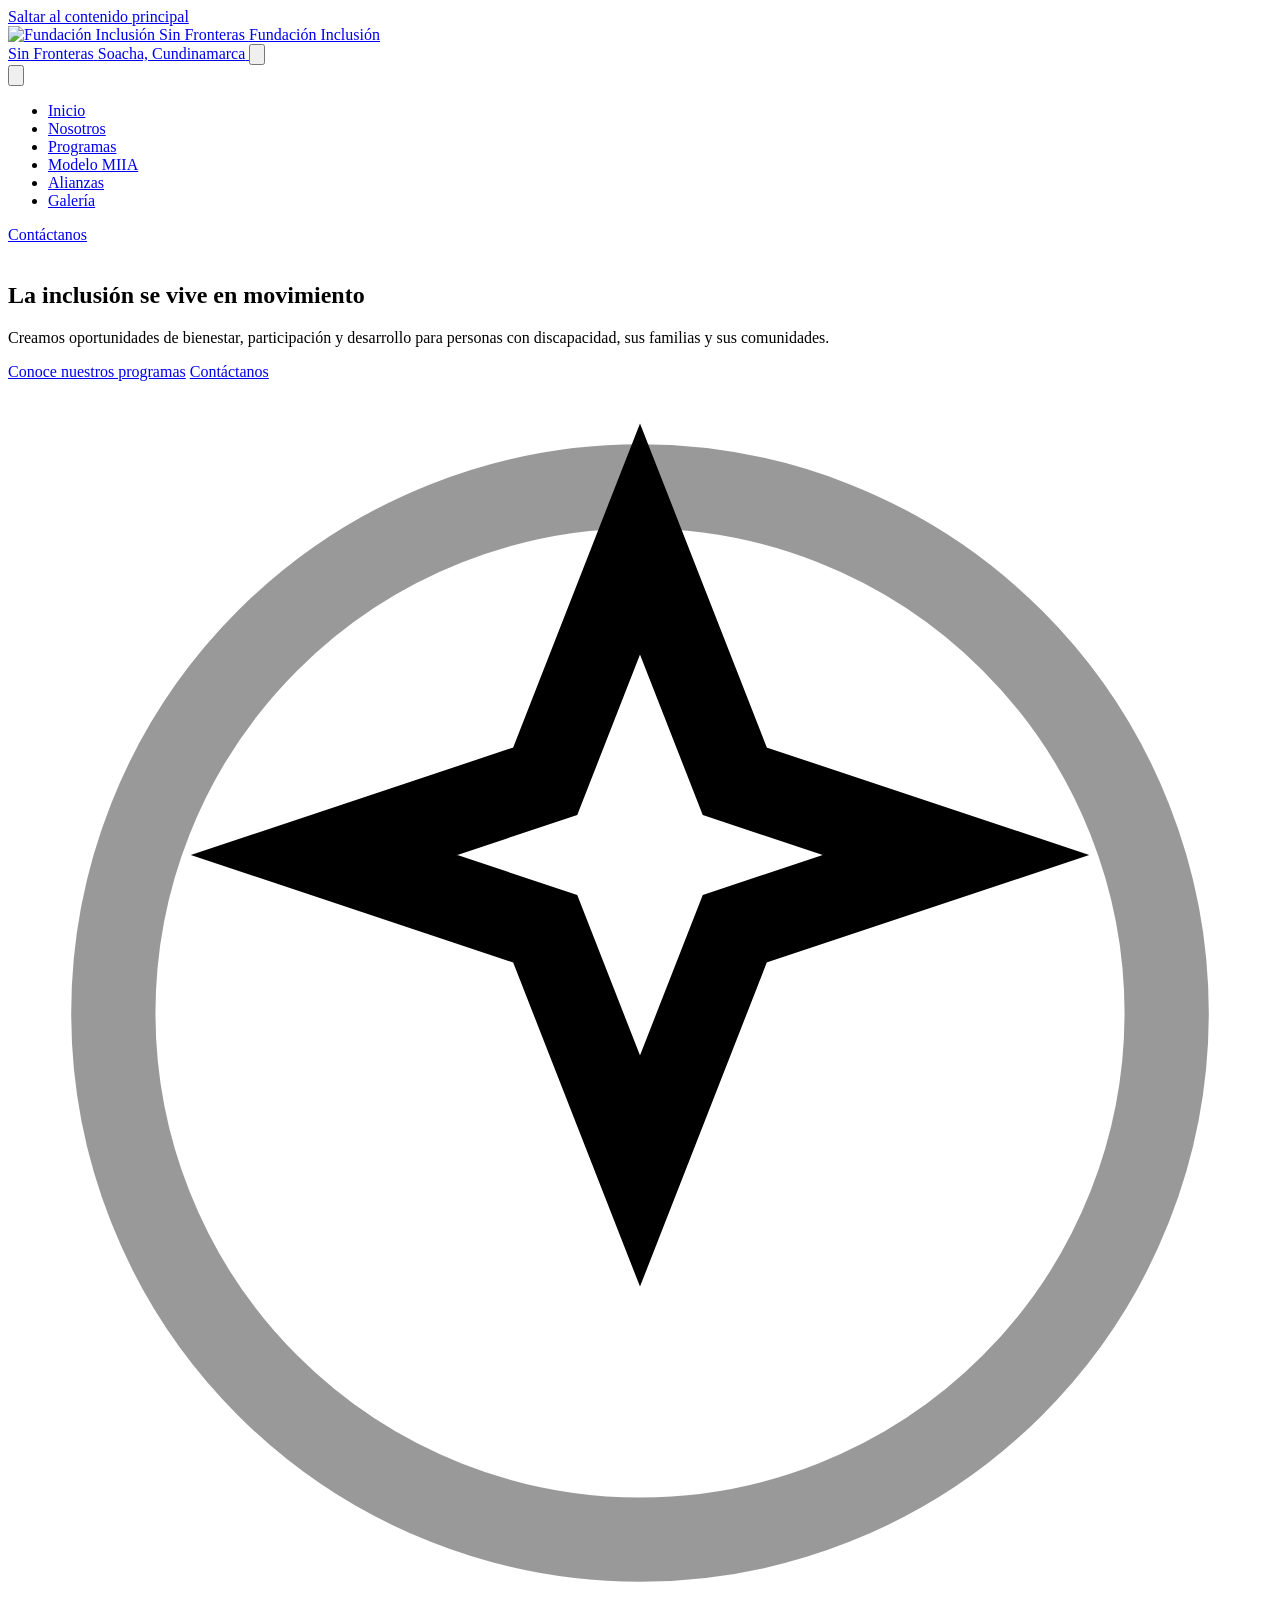
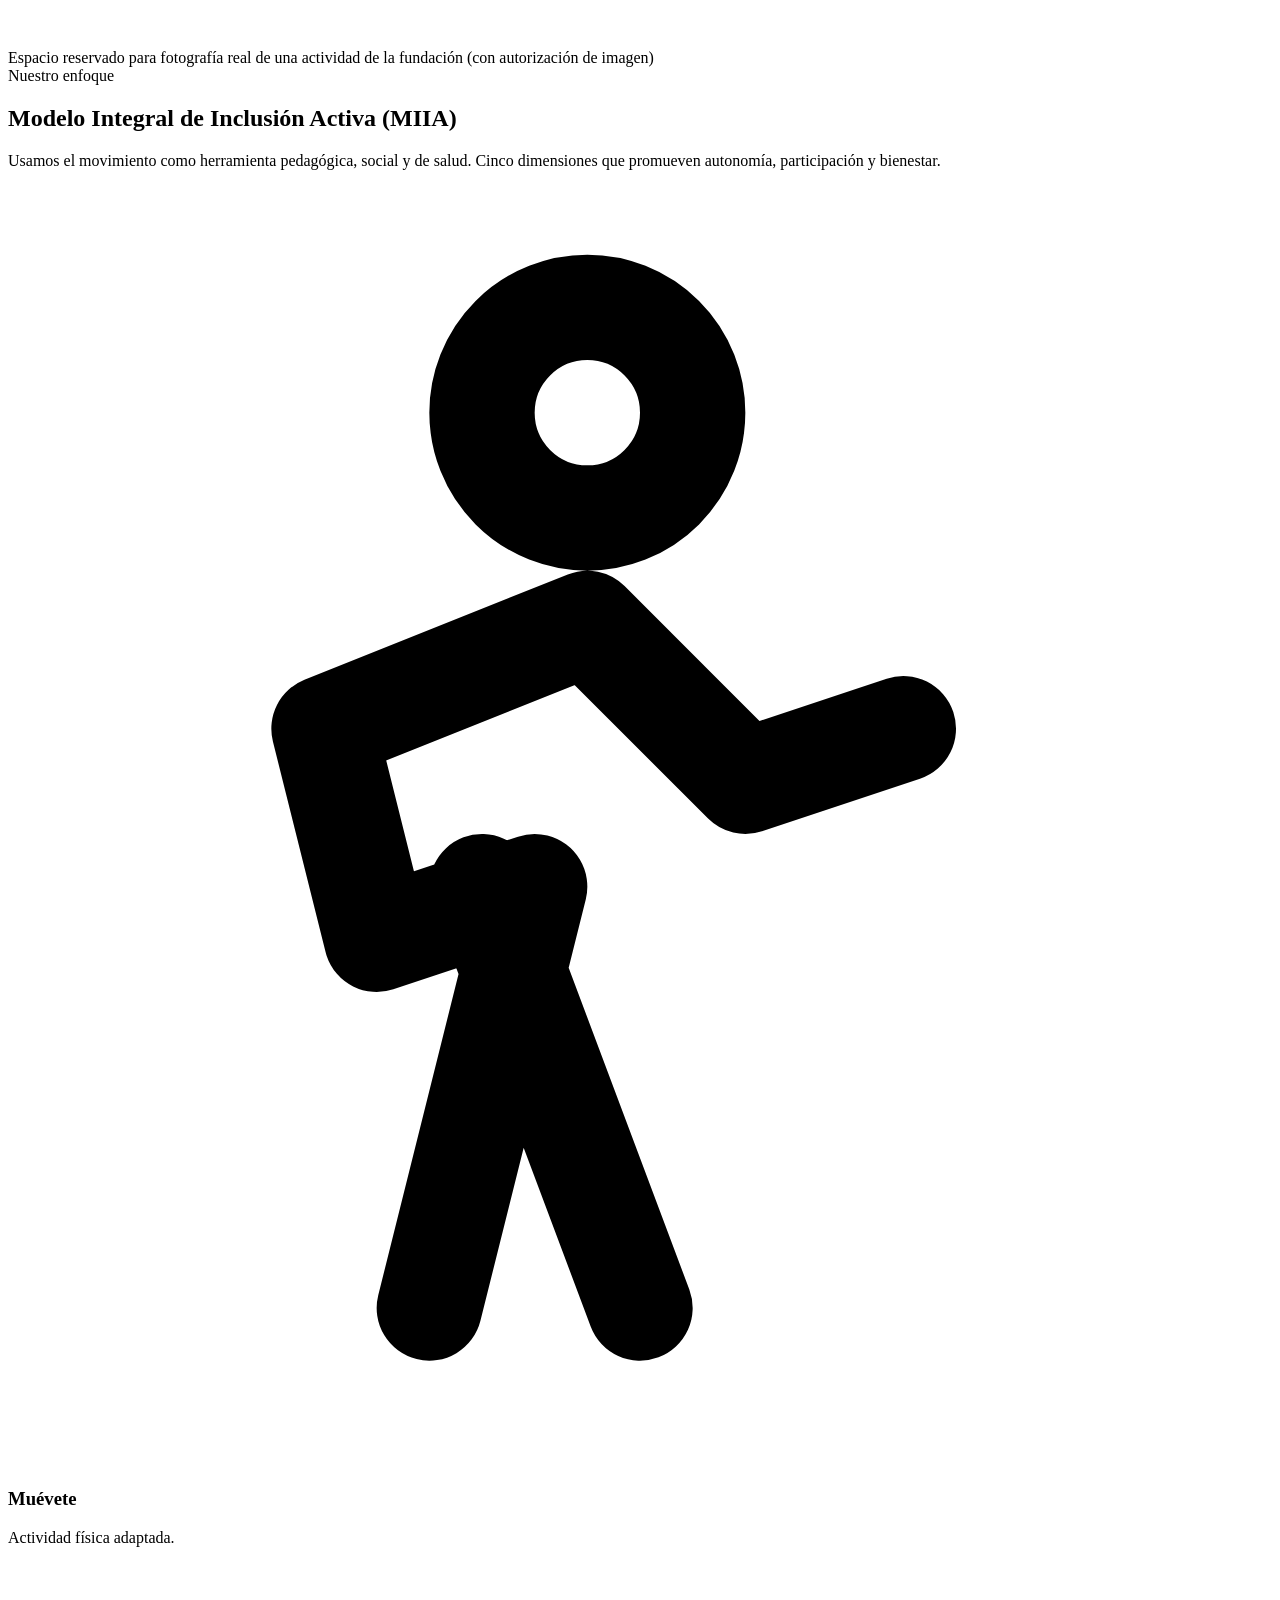
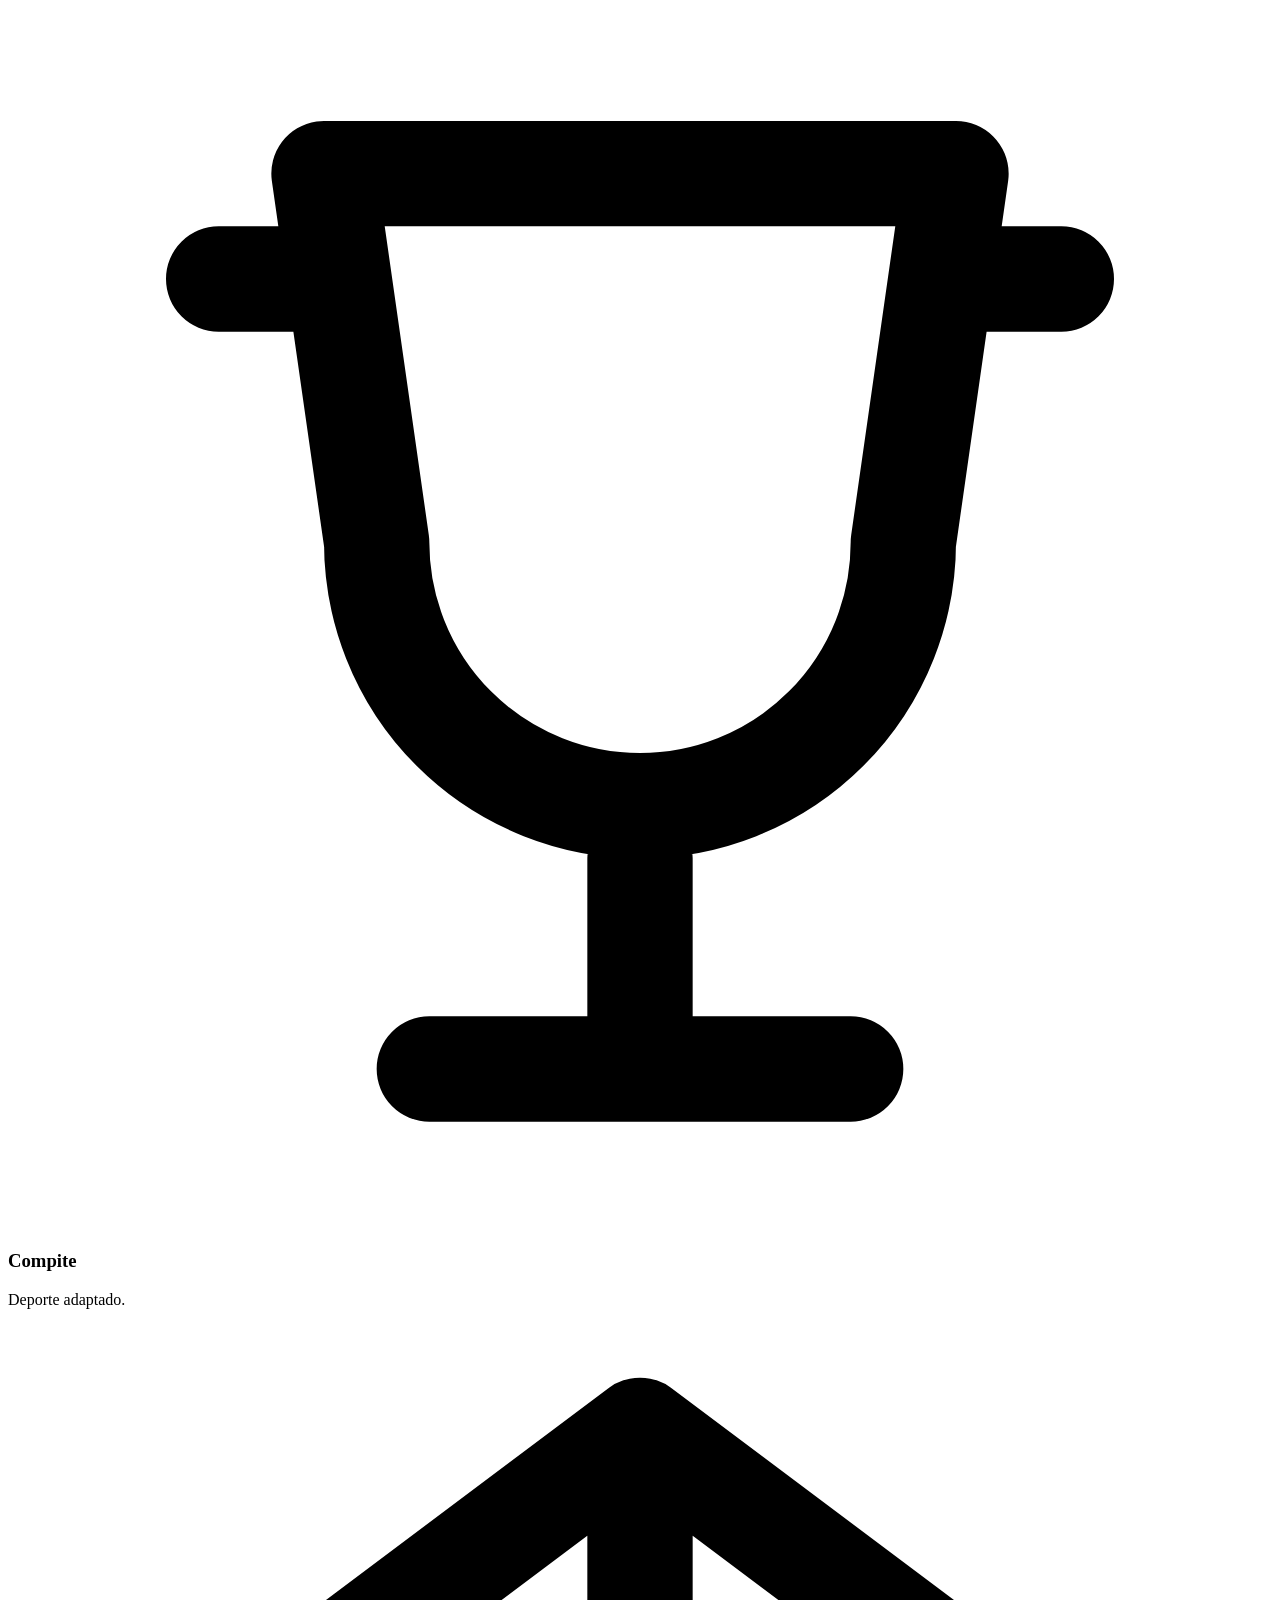
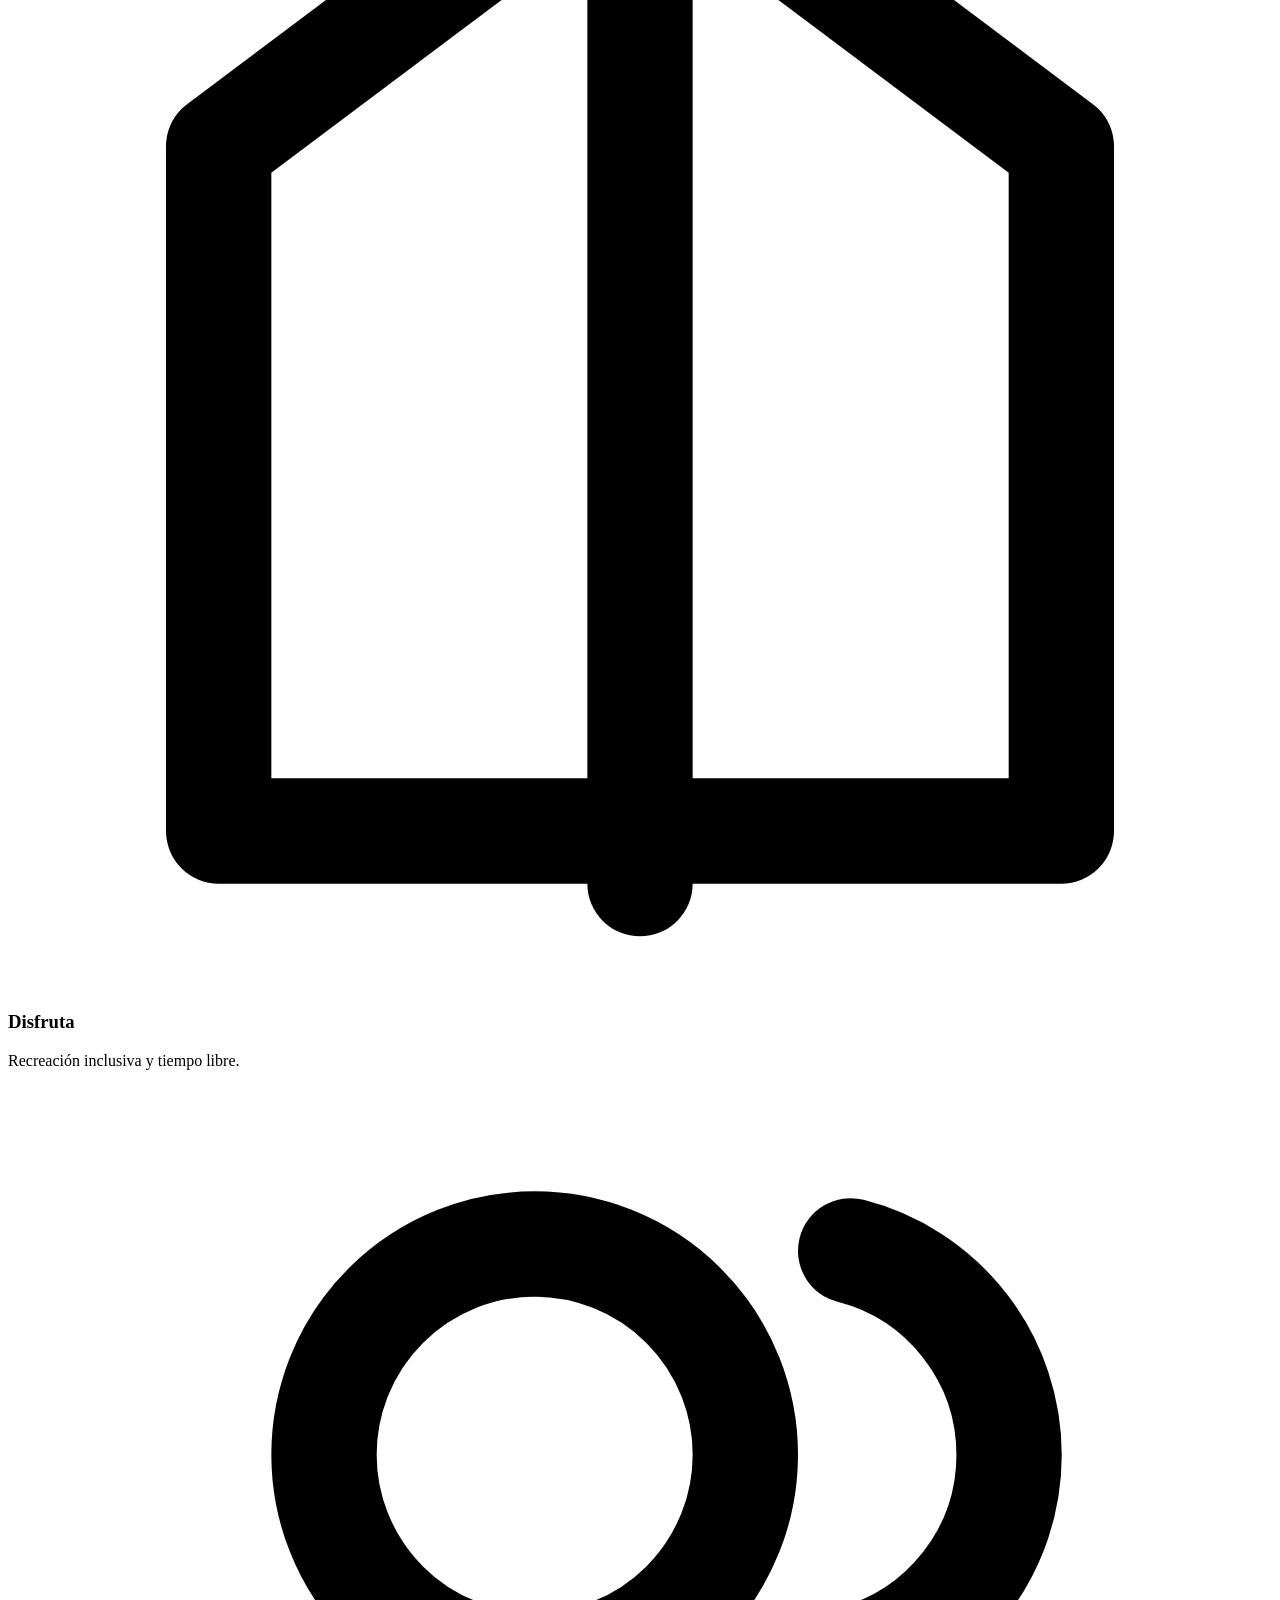
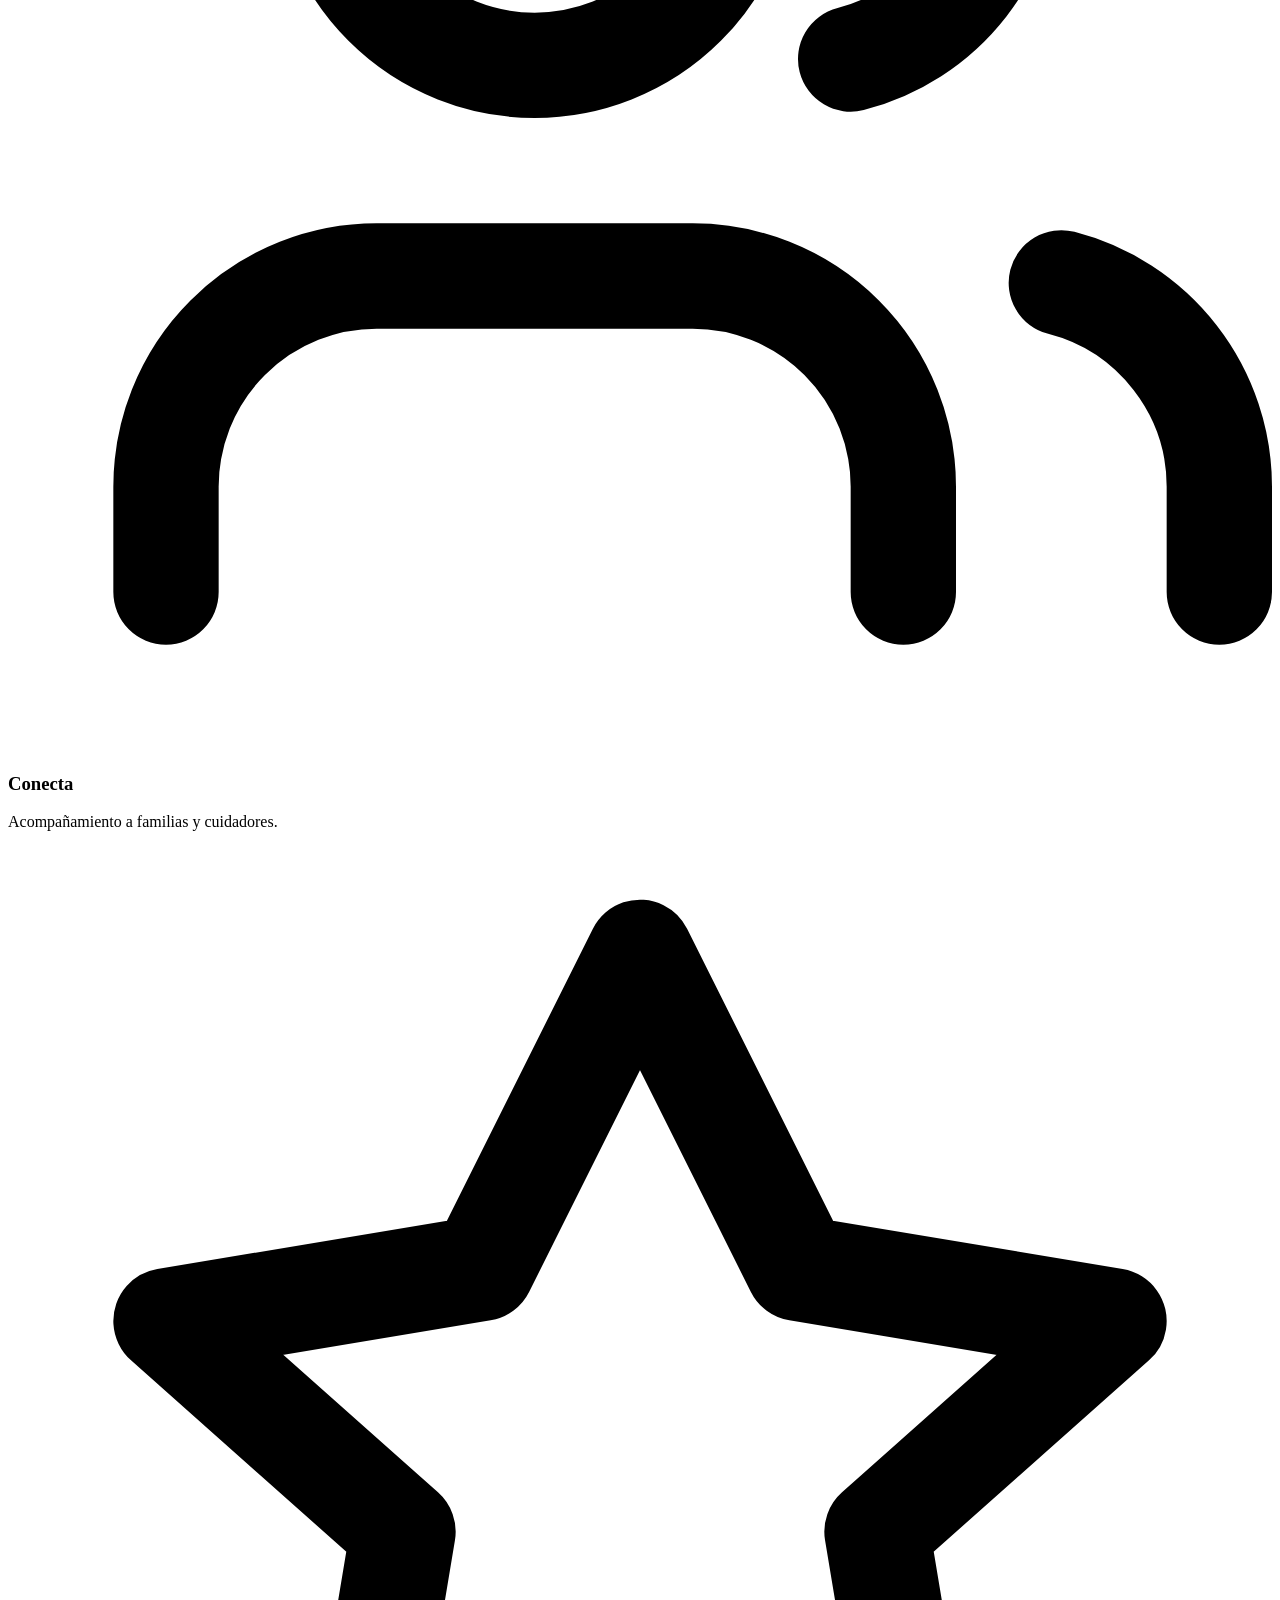
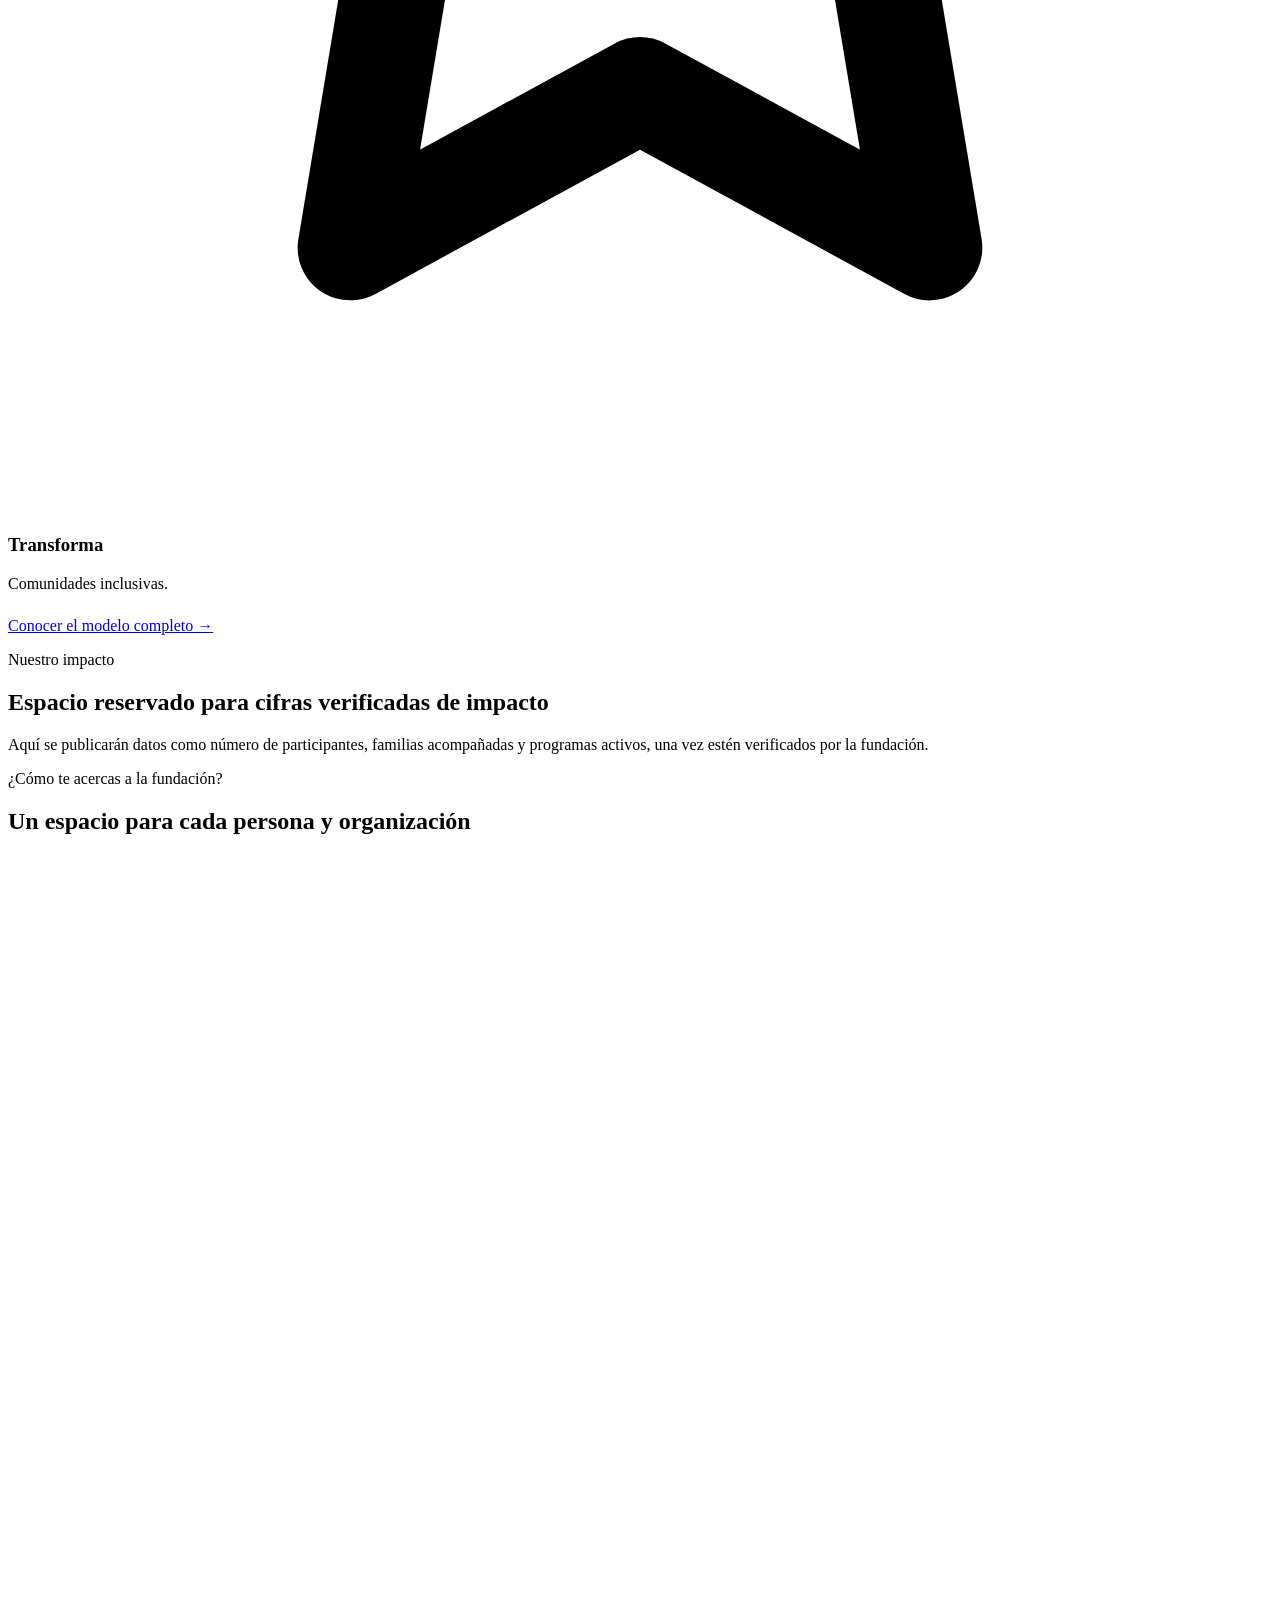
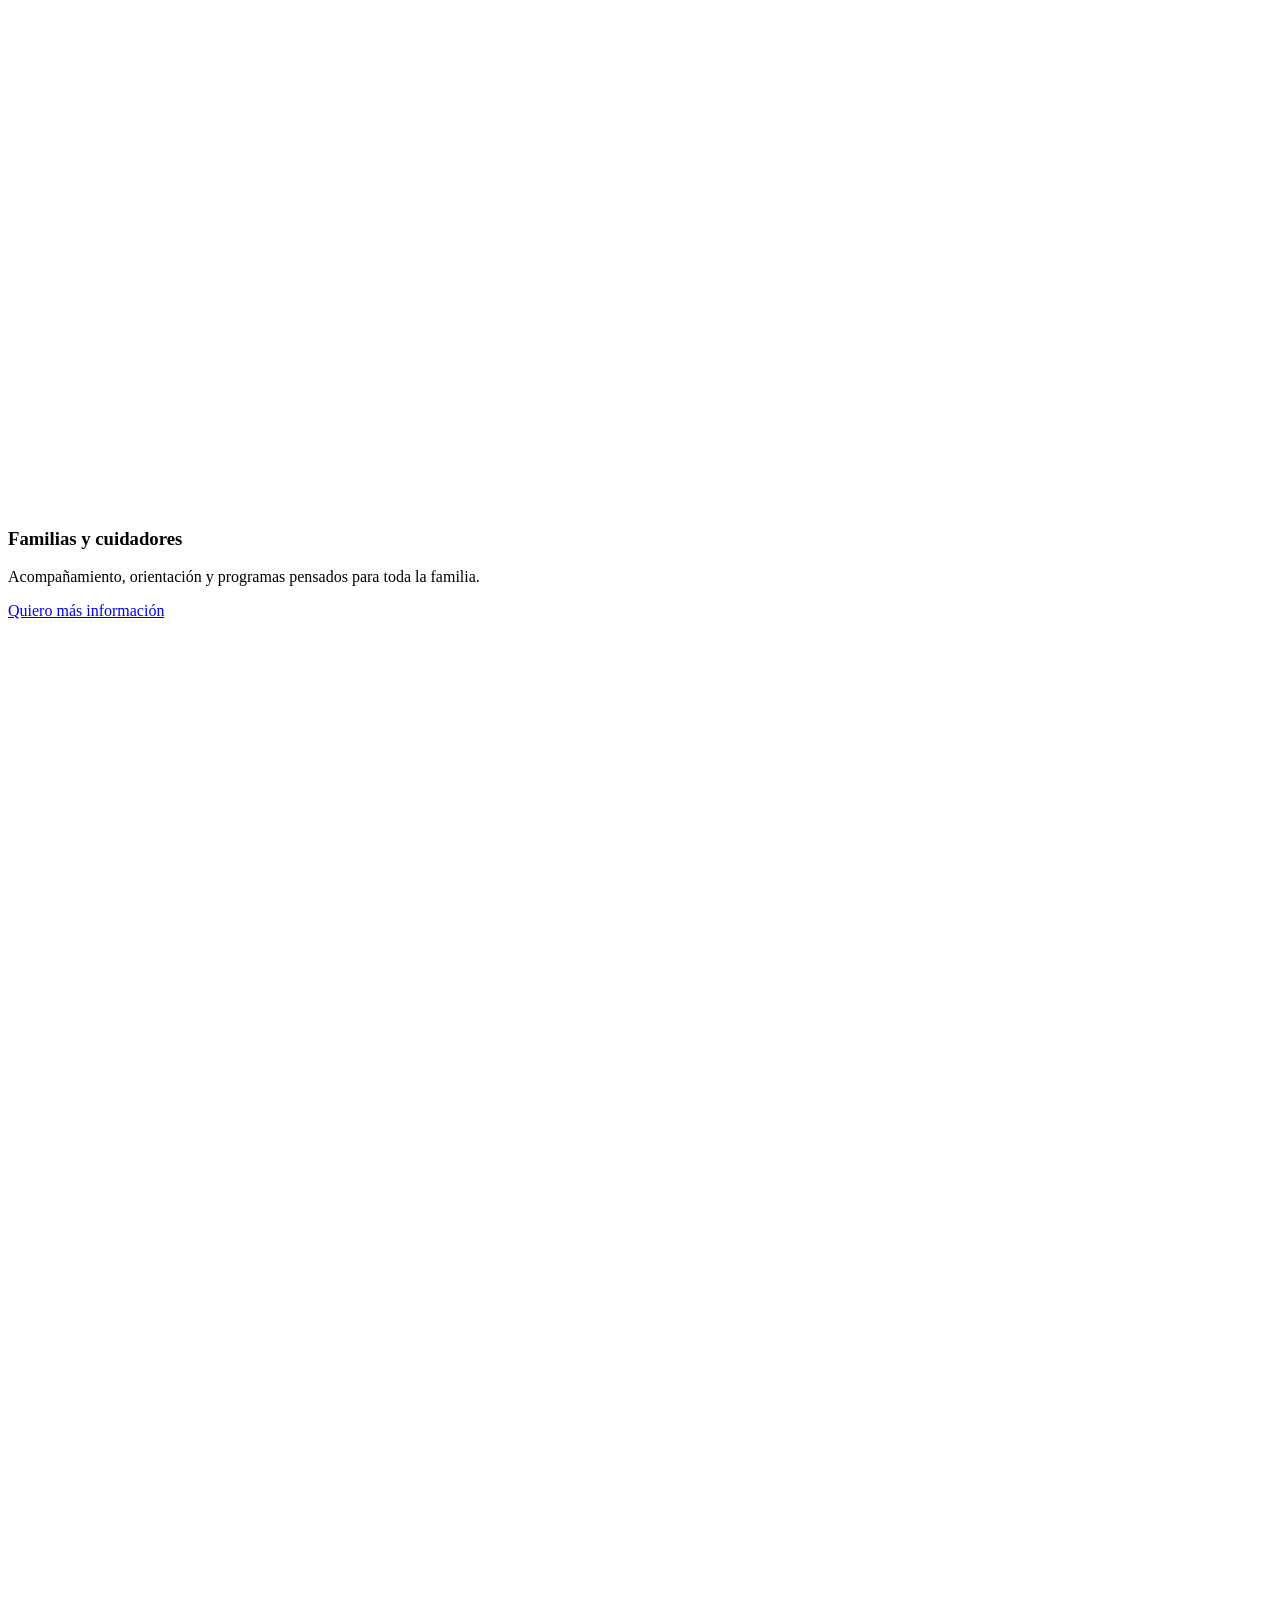
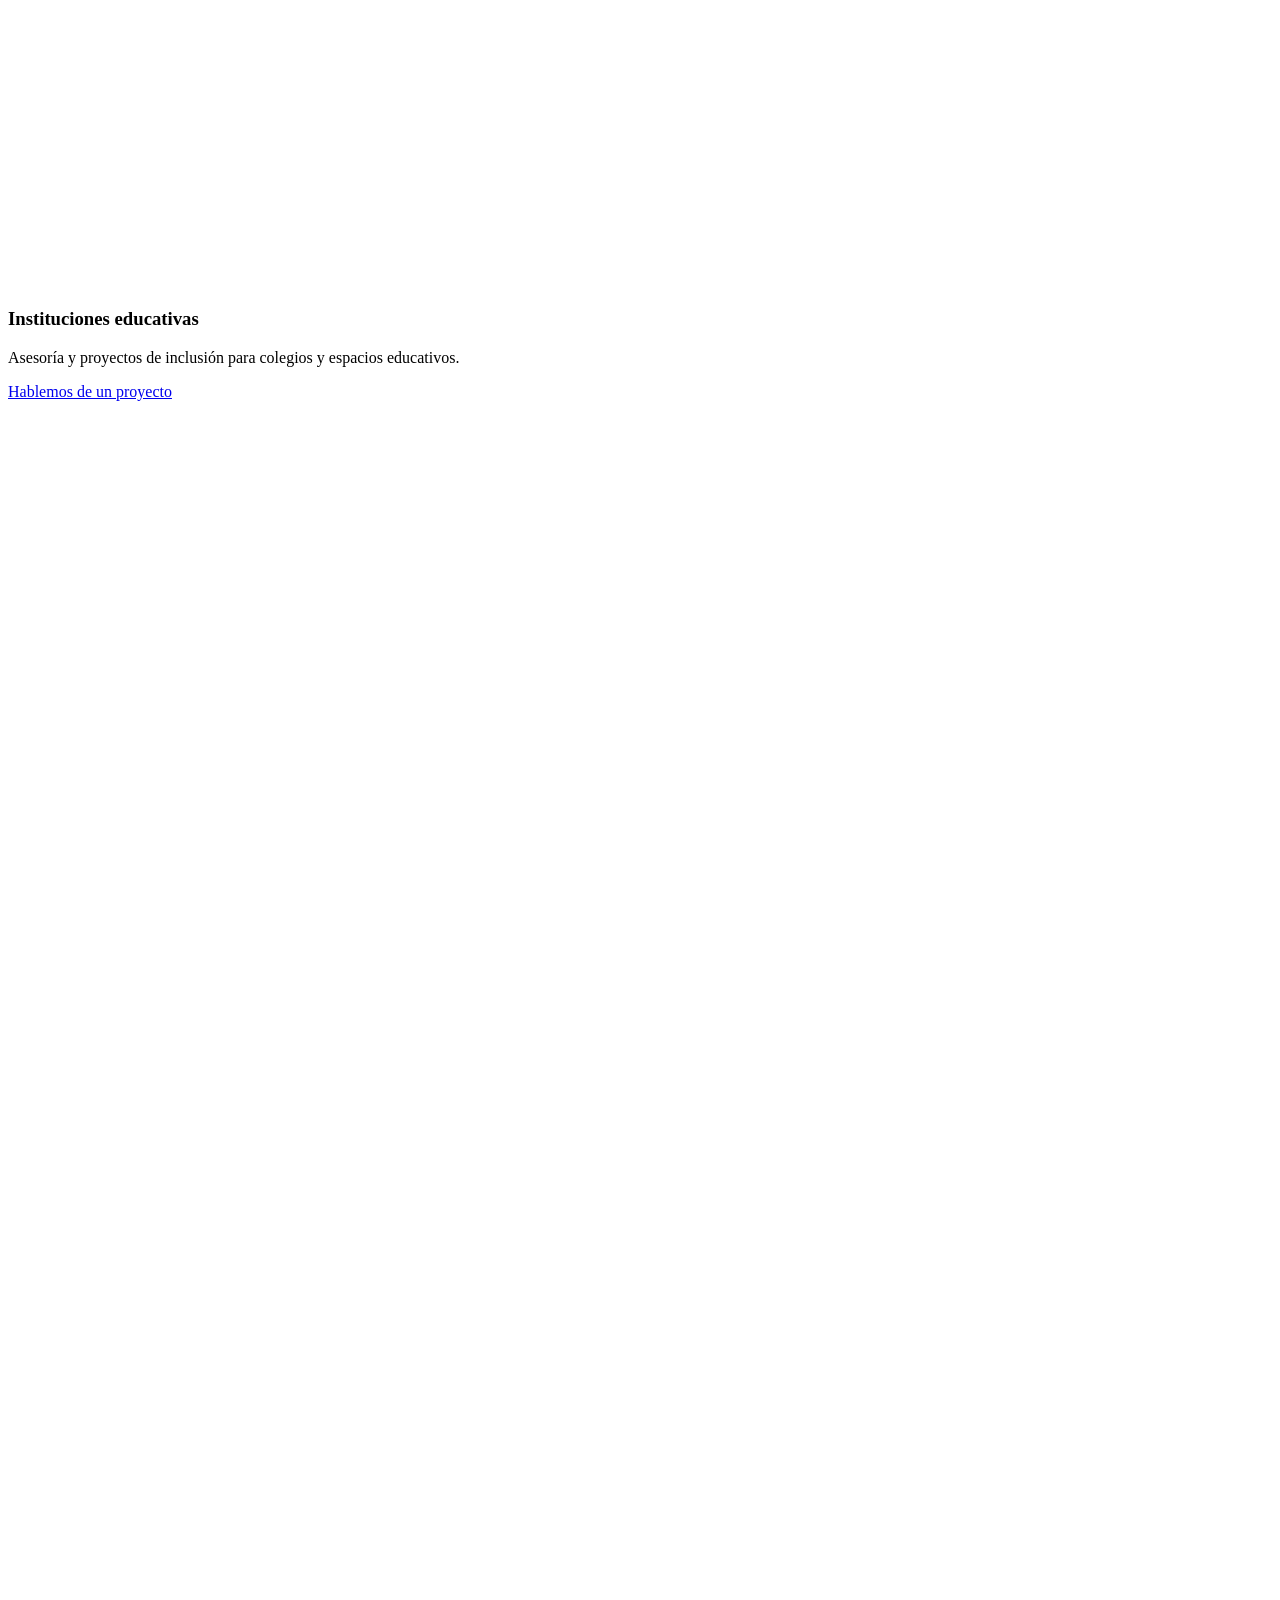
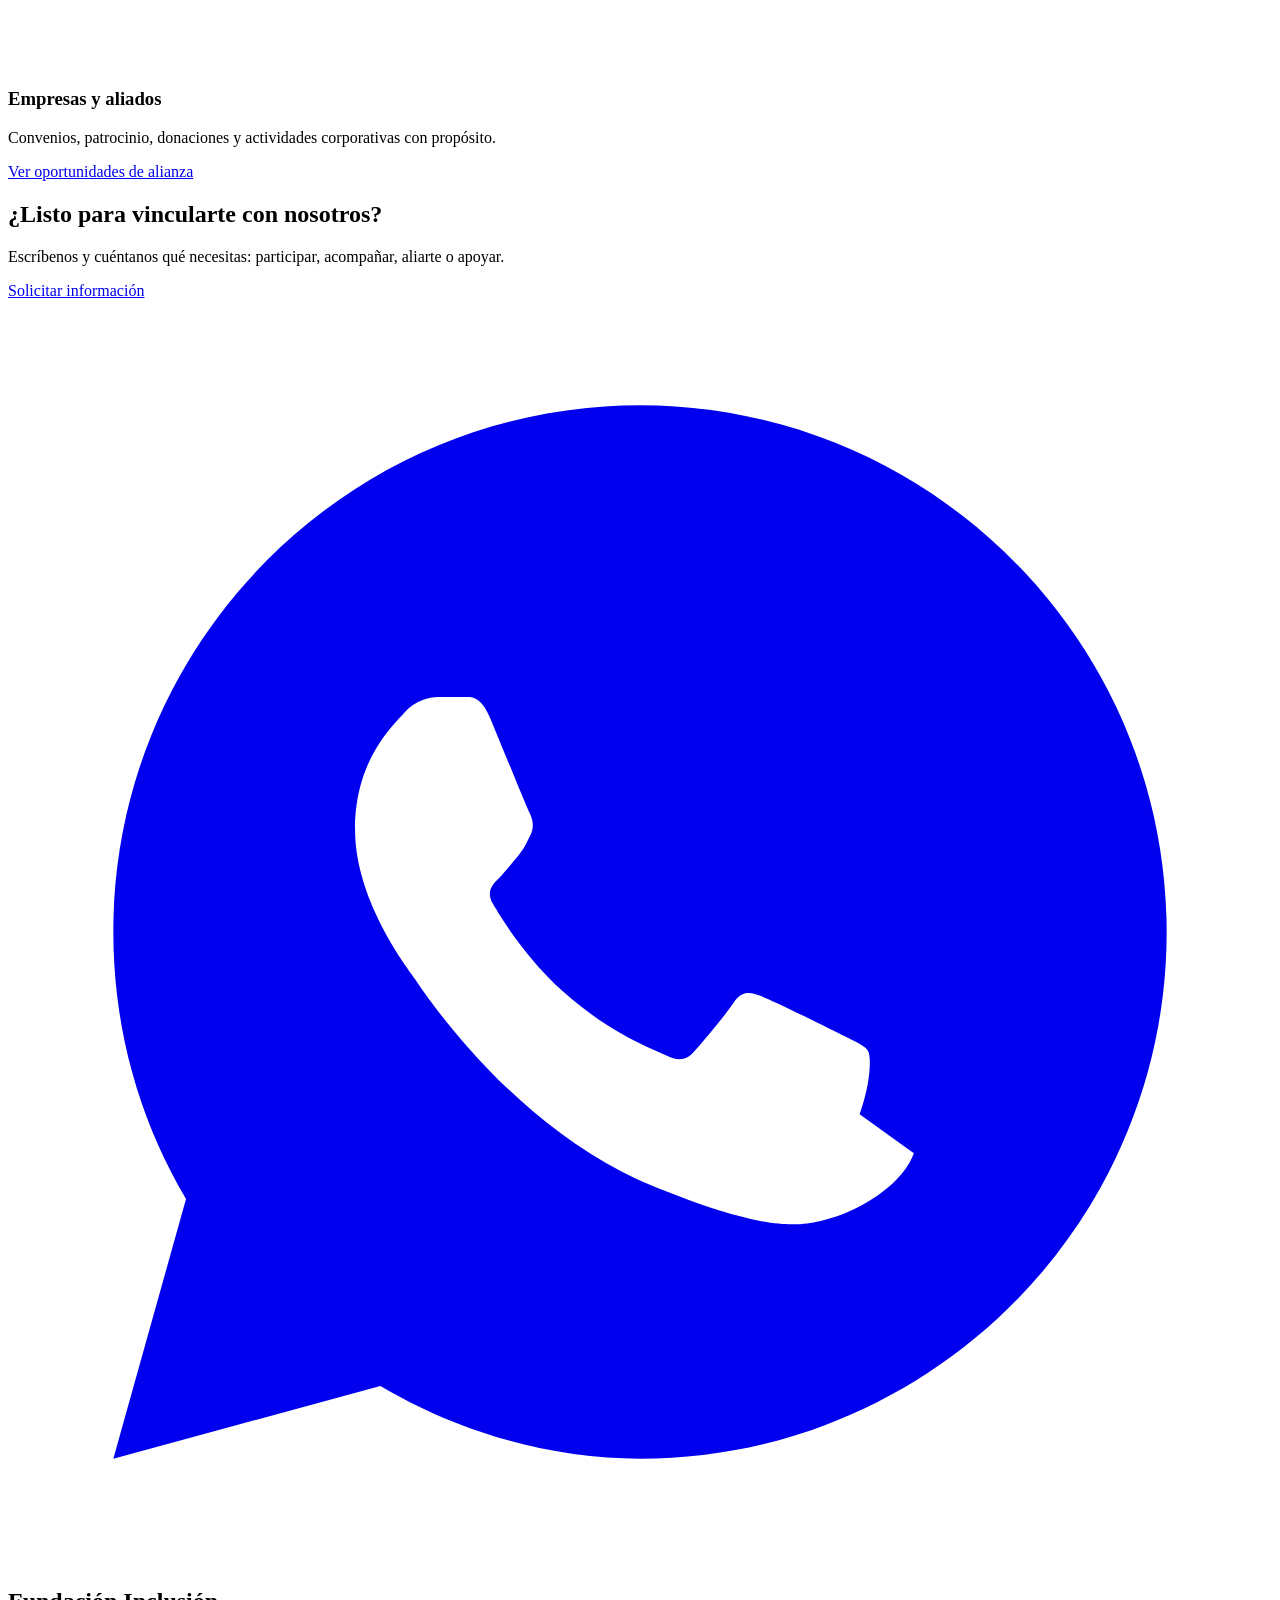
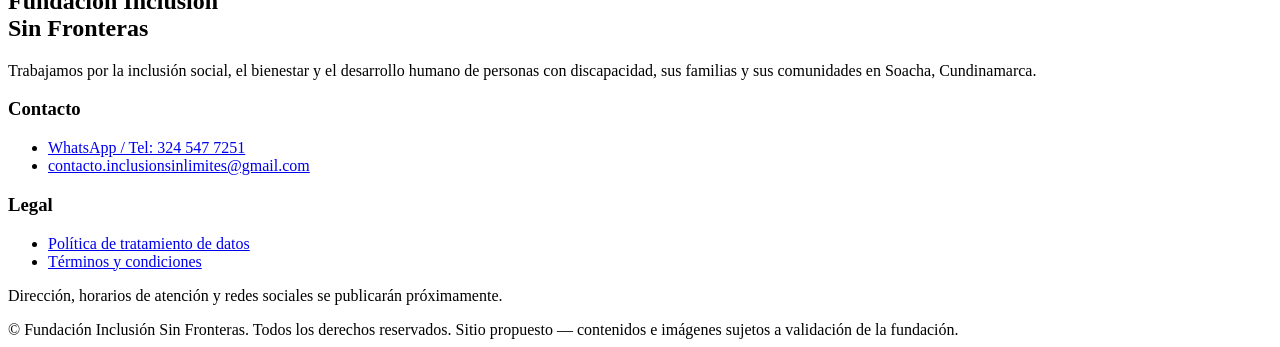
==== commit 0aa5f302: "Add files via upload" ====
--- a/index.html
+++ b/index.html
@@ -1,275 +1,218 @@
 <!DOCTYPE html>
 <html lang="es">
-
 <head>
-  <meta charset="UTF-8" />
-  <meta name="viewport" content="width=device-width, initial-scale=1.0" />
-  <title>Grupo Empresarial 180°</title>
-  <link rel="stylesheet" href="styles.css" />
-  <link rel="icon" href="./logo.svg">
+<meta charset="UTF-8">
+<meta name="viewport" content="width=device-width, initial-scale=1.0">
+<title>Fundación Inclusión Sin Fronteras | Inclusión, deporte adaptado y bienestar en Soacha</title>
+<meta name="description" content="Fundación Inclusión Sin Fronteras: programas de actividad física adaptada, deporte adaptado, recreación inclusiva y acompañamiento a familias en Soacha, Cundinamarca. La inclusión se vive en movimiento.">
+<meta name="keywords" content="inclusión, discapacidad, deporte adaptado, actividad física adaptada, recreación inclusiva, Soacha, Cundinamarca, fundación inclusión">
+<meta property="og:title" content="Fundación Inclusión Sin Fronteras">
+<meta property="og:description" content="Creamos oportunidades de bienestar, participación y desarrollo para personas con discapacidad, sus familias y sus comunidades en Soacha, Cundinamarca.">
+<meta property="og:type" content="website">
+<link rel="preconnect" href="https://fonts.googleapis.com">
+<link rel="preconnect" href="https://fonts.gstatic.com" crossorigin>
+<link href="https://fonts.googleapis.com/css2?family=Poppins:wght@600;700;800&family=Inter:wght@400;500;600;700&display=swap" rel="stylesheet">
+<link rel="icon" type="image/svg+xml" href="img/logo-fundacion.svg">
+<link rel="stylesheet" href="css/style.css">
 </head>
-
 <body>
-  <header class="site-header">
-    <div class="brand">
-      <img src="./Logo.svg" alt="Grupo Empresarial 180°" class="brand-logo" />
-      <div>
-        <h1 style="text-transform: none; font-size: 1.2rem;">Grupo Empresarial 180°</h1>
-      </div>
-    </div>
-    <nav class="main-nav">
-      <a href="#inicio">Inicio</a>
-      <a href="#portafolio">Portafolio</a>
-      <a href="#nosotros">Nosotros</a>
-      <a href="#contacto">Contáctenos</a>
+<a class="skip-link" href="#main">Saltar al contenido principal</a>
+
+<header class="site-header">
+  <div class="header-inner">
+    <a class="brand" href="index.html">
+      <img class="brand-mark" src="img/logo-fundacion.svg" alt="Fundación Inclusión Sin Fronteras" width="52" height="52">
+      <span>
+        <span class="brand-name">Fundación Inclusión<br>Sin Fronteras</span>
+        <span class="brand-tagline">Soacha, Cundinamarca</span>
+      </span>
+    </a>
+
+    <button class="nav-toggle" data-nav-toggle type="button" aria-expanded="false" aria-controls="main-nav" aria-label="Abrir menú de navegación">
+      <svg viewBox="0 0 24 24" fill="none" stroke="currentColor" stroke-width="2" aria-hidden="true"><path d="M4 6h16M4 12h16M4 18h16" stroke-linecap="round"/></svg>
+    </button>
+
+    <div class="nav-scrim" data-nav-scrim></div>
+    <nav class="main-nav" data-nav id="main-nav" aria-label="Navegación principal">
+      <button class="nav-close" data-nav-close type="button" aria-label="Cerrar menú de navegación">
+        <svg viewBox="0 0 24 24" fill="none" stroke="currentColor" stroke-width="2" aria-hidden="true"><path d="M6 6l12 12M18 6L6 18" stroke-linecap="round"/></svg>
+      </button>
+      <ul>
+        <li><a href="index.html" aria-current="page">Inicio</a></li>
+        <li><a href="nosotros.html">Nosotros</a></li>
+        <li><a href="programas.html">Programas</a></li>
+        <li><a href="miia.html">Modelo MIIA</a></li>
+        <li><a href="alianzas.html">Alianzas</a></li>
+        <li><a href="galeria.html">Galería</a></li>
+      </ul>
+      <div class="nav-cta">
+        <a class="btn btn-primary btn-block" href="contacto.html">Contáctanos</a>
+      </div>
     </nav>
-  </header>
-
-  <main>
-    <section id="inicio" class="hero-full-carousel">
-      <div class="carousel-slides">
-
-        <!-- Slide 1: Grupo Empresarial -->
-        <div class="carousel-slide active">
-          <div class="slide-bg"
-            style="background: radial-gradient(circle at 70% 50%, rgba(212, 175, 55, 0.15) 0%, transparent 60%);"></div>
-          <div class="slide-content">
-            <div class="slide-copy">
-              <span class="hero-label">Grupo Empresarial</span>
-              <h2>Motor de transformación para construir empresas más fuertes.</h2>
-              <p>Impulsamos cambios reales. Acompañamos empresas y las ayudamos a evolucionar, adaptarse y abrir nuevas
-                oportunidades con resultados medibles.</p>
-              <div class="hero-actions">
-                <a href="#portafolio" class="btn primary">Ver portafolio</a>
-                <a href="#nosotros" class="btn secondary">Conócenos</a>
-              </div>
-            </div>
-            <div class="slide-visual">
-              <div class="visual-glass-element" style="animation: float 6s ease-in-out infinite;">
-                <img src="Logo.svg" alt="Grupo Empresarial" style="width: 250px; opacity: 0.15;" />
-              </div>
-            </div>
-          </div>
-        </div>
-
-        <!-- Slide 2: Software Studio -->
-        <div class="carousel-slide">
-          <div class="slide-bg"
-            style="background: radial-gradient(circle at 30% 60%, rgba(212, 175, 55, 0.1) 0%, transparent 60%);"></div>
-          <div class="slide-content">
-            <div class="slide-copy">
-              <span class="hero-label">Innovación Tecnológica</span>
-              <h2>Transformación Digital a través del Software.</h2>
-              <p>Desarrollamos soluciones a medida, plataformas corporativas y apps móviles de alto rendimiento.</p>
-              <div class="hero-actions">
-                <a href="#portafolio" class="btn primary">Software Studio</a>
-              </div>
-            </div>
-            <div class="slide-visual">
-              <div class="visual-glass-element"
-                style="animation: float 5s ease-in-out infinite 1s; padding: 40px; border-radius: 30px;">
-                <code style="color: var(--gold); font-size: 1.5rem; letter-spacing: 2px;">&lt;180_Software /&gt;</code>
-              </div>
-            </div>
-          </div>
-        </div>
-
-        <!-- Slide 3: Agencia Digital -->
-        <div class="carousel-slide">
-          <div class="slide-bg"
-            style="background: radial-gradient(circle at 80% 40%, rgba(212, 175, 55, 0.1) 0%, transparent 60%);"></div>
-          <div class="slide-content">
-            <div class="slide-copy">
-              <span class="hero-label">Creatividad y Estrategia</span>
-              <h2>Posicionamiento e Impacto Digital.</h2>
-              <p>Estrategias creativas que conectan marcas con personas y generan crecimiento exponencial.</p>
-              <div class="hero-actions">
-                <a href="#portafolio" class="btn primary">Agencia Digital</a>
-              </div>
-            </div>
-            <div class="slide-visual">
-              <div class="visual-glass-element"
-                style="animation: float 7s ease-in-out infinite 0.5s; display: flex; align-items: center; justify-content: center; width: 250px; height: 250px; border-radius: 50%;">
-                <div
-                  style="width: 150px; height: 150px; border-radius: 50%; border: 2px solid rgba(212, 175, 55, 0.5); border-top-color: transparent; animation: spin 4s linear infinite;">
-                </div>
-                <div
-                  style="position: absolute; width: 100px; height: 100px; border-radius: 50%; border: 2px solid rgba(255, 255, 255, 0.2); border-bottom-color: transparent; animation: spin 3s linear infinite reverse;">
-                </div>
-              </div>
-            </div>
-          </div>
-        </div>
-
-      </div>
-
-      <!-- Controles del Carrusel -->
-      <div class="carousel-controls full-width-controls">
-        <button class="carousel-dot active" aria-label="Slide 1"></button>
-        <button class="carousel-dot" aria-label="Slide 2"></button>
-        <button class="carousel-dot" aria-label="Slide 3"></button>
-      </div>
-
-      <!-- Flechas -->
-      <button class="carousel-nav prev" aria-label="Anterior">
-        <svg width="32" height="32" viewBox="0 0 24 24" fill="none" stroke="currentColor" stroke-width="2">
-          <polyline points="15 18 9 12 15 6"></polyline>
-        </svg>
-      </button>
-      <button class="carousel-nav next" aria-label="Siguiente">
-        <svg width="32" height="32" viewBox="0 0 24 24" fill="none" stroke="currentColor" stroke-width="2">
-          <polyline points="9 18 15 12 9 6"></polyline>
-        </svg>
-      </button>
-
-      <div class="hero-watermark" aria-hidden="true" style="z-index: 1;">
-        <img src="Logo.svg" alt="" />
-      </div>
-    </section>
-
-    <section id="portafolio" class="subcompanies-section reveal">
-      <div class="section-header">
-        <span>Portafolio</span>
-        <h3>Encuentra las unidades de negocio del grupo empresarial</h3>
-      </div>
-      <div class="service-buttons">
-        <a href="./SITIO GRUPO AGENCIA DIGITAL 180°/index.html" class="subcompany-card">
-          <img src="Logo agencia.svg" alt="Logo Agencia" />
-          <span>Agencia digital</span>
-        </a>
-        <a href="./SITIO SOFTWARE STUDIO 180°/index.html" class="subcompany-card">
-          <img src="./LOGO 180 SOFTWARE STUDIO.svg" alt="Logo 180 Software Studio" />
-          <span>180 Software Studio</span>
-        </a>
-      </div>
-    </section>
-
-    <section id="nosotros" class="about-section reveal"
-      style="max-width: 1200px; margin: 0 auto; padding: 100px clamp(20px, 4vw, 48px) 40px;">
-      <div class="testimonial-card dark" style="text-align: center; padding: 50px clamp(20px, 4vw, 60px);">
-        <span class="eyebrow" style="justify-content: center; margin-bottom: 20px;">Nosotros</span>
-        <h3 style="margin-bottom: 30px; font-size: 2.5rem; color: var(--text);">¿Quiénes somos?</h3>
-        <p style="margin: 0 auto 20px; font-size: 1.15rem; max-width: 900px; color: #d9d0af; line-height: 1.7;">En Grupo
-          Empresarial 180 Grados creemos que cada negocio tiene el potencial de reinventarse, crecer y trascender.</p>
-        <p style="margin: 0 auto 20px; font-size: 1.15rem; max-width: 900px; color: #d9d0af; line-height: 1.7;">Somos
-          una organización que impulsa cambios reales. No solo acompañamos empresas, las ayudamos a dar el giro que
-          necesitan para evolucionar, adaptarse y abrir nuevas oportunidades. Vemos más allá de lo evidente,
-          identificamos el potencial y lo convertimos en resultados.</p>
-        <p style="margin: 0 auto; font-size: 1.15rem; max-width: 900px; color: #d9d0af; line-height: 1.7;">Más que un
-          grupo empresarial, somos un motor de transformación. Un aliado que conecta visión, estrategia y acción para
-          construir empresas más fuertes, más humanas y preparadas para el futuro.</p>
-      </div>
-    </section>
-
-    <section class="testimonial-section reveal" style="padding-top: 0;">
-      <div class="testimonial-card">
-        <span class="eyebrow">Visión</span>
-        <p style="margin-top: 20px; font-size: 1.15rem; line-height: 1.7; color: var(--text);">Ser una marca que
-          trascienda en el tiempo por su capacidad de transformar realidades, impulsar empresas y dejar huella en cada
-          proyecto, convirtiéndonos en un símbolo de evolución, confianza y crecimiento.</p>
-      </div>
-      <div class="testimonial-card dark">
-        <span class="eyebrow">Misión</span>
-        <p style="margin-top: 20px; font-size: 1.15rem; line-height: 1.7; color: var(--text);">Inspirar y potenciar la
-          evolución de empresas y personas, generando oportunidades de crecimiento a través de soluciones estratégicas,
-          innovación constante y una visión transformadora.</p>
-      </div>
-    </section>
-  </main>
-
-  <footer id="contacto" class="site-footer reveal"
-    style="display: flex; flex-direction: column; gap: 40px; padding: 80px clamp(20px, 4vw, 48px) 40px;">
-    <div style="display: grid; grid-template-columns: repeat(auto-fit, minmax(280px, 1fr)); gap: 50px;">
-      <div class="footer-brand">
-        <img src="Logo.svg" alt="Grupo Empresarial 180°" class="footer-logo" style="margin-bottom: 24px;" />
-        <p style="color: var(--text); font-size: 1.2rem; margin-bottom: 16px;"><strong>Contáctenos</strong></p>
-        <p style="display: flex; align-items: center; gap: 10px;">📍 Ubicación / Dirección</p>
-        <p style="display: flex; align-items: center; gap: 10px;">✉️ contacto@grupoempresarial180.com</p>
-        <p style="display: flex; align-items: center; gap: 10px;">📱 +57 300 000 0000 (WhatsApp)</p>
-        <div style="display: flex; gap: 20px; margin-top: 20px;">
-          <a href="#" style="color: var(--gold); text-decoration: none; font-weight: 500;">Instagram</a>
-          <a href="#" style="color: var(--gold); text-decoration: none; font-weight: 500;">LinkedIn</a>
-          <a href="#" style="color: var(--gold); text-decoration: none; font-weight: 500;">Facebook</a>
-        </div>
-      </div>
-
-      <div class="footer-links" style="padding-top: 10px;">
-        <p style="color: var(--text); font-size: 1.2rem; margin-bottom: 16px;"><strong>Legal</strong></p>
-        <a href="#" style="color: #c8b884; text-decoration: none; margin-bottom: 12px; display: block;">Política de
-          privacidad</a>
-        <a href="#" style="color: #c8b884; text-decoration: none; margin-bottom: 12px; display: block;">Términos y
-          condiciones</a>
-        <a href="#" style="color: #c8b884; text-decoration: none; margin-bottom: 12px; display: block;">Tratamiento de
-          datos (Habeas Data – Colombia)</a>
-      </div>
-    </div>
-
-    <div
-      style="border-top: 1px solid rgba(255, 255, 255, 0.08); padding-top: 40px; text-align: center; color: var(--muted); font-size: 0.95rem;">
-      <p>© 2026 Grupo Empresarial 180 Grados. Todos los derechos reservados.</p>
-      <p style="margin-top: 10px;">Diseñado para impulsar evolución y crecimiento empresarial.</p>
-    </div>
-  </footer>
-
-  <!-- Chatbot IA - Grupo Empresarial 180° -->
-  <div id="chatbot-widget" class="chatbot-widget">
-    <button id="chatbot-toggle" class="chatbot-toggle" aria-label="Abrir chat con IA">
-      <svg width="24" height="24" viewBox="0 0 24 24" fill="none" stroke="currentColor" stroke-width="2">
-        <path d="M21 15a2 2 0 0 1-2 2H7l-4 4V5a2 2 0 0 1 2-2h14a2 2 0 0 1 2 2z"></path>
-      </svg>
-      <span class="chatbot-badge">IA</span>
-    </button>
-
-    <div id="chatbot-window" class="chatbot-window">
-      <div class="chatbot-header">
-        <div class="chatbot-avatar">
-          <svg width="20" height="20" viewBox="0 0 24 24" fill="none" stroke="currentColor" stroke-width="2">
-            <polygon
-              points="12 2 15.09 8.26 22 9.27 17 14.14 18.18 21.02 12 17.77 5.82 21.02 7 14.14 2 9.27 8.91 8.26 12 2">
-            </polygon>
-          </svg>
-        </div>
-        <div class="chatbot-title">
-          <strong>Asistente IA</strong>
-          <span>Grupo Empresarial 180°</span>
-        </div>
-        <button id="chatbot-close" class="chatbot-close" aria-label="Cerrar chat">
-          <svg width="20" height="20" viewBox="0 0 24 24" fill="none" stroke="currentColor" stroke-width="2">
-            <line x1="18" y1="6" x2="6" y2="18"></line>
-            <line x1="6" y1="6" x2="18" y2="18"></line>
-          </svg>
-        </button>
-      </div>
-
-      <div id="chatbot-messages" class="chatbot-messages">
-        <div class="chatbot-message bot">
-          <div class="message-content">
-            <p>¡Hola! 👋 Soy el asistente virtual de <strong>Grupo Empresarial 180°</strong>.</p>
-            <p>Estoy aquí para ayudarte a encontrar la solución perfecta para tu negocio. ¿En qué puedo ayudarte hoy?
-            </p>
-            <div class="quick-actions">
-              <button class="quick-action" data-query="servicios">¿Qué servicios ofrecen?</button>
-              <button class="quick-action" data-query="contacto">Quiero contactarles</button>
-              <button class="quick-action" data-query="cotizacion">Solicitar cotización</button>
-            </div>
-          </div>
-        </div>
-      </div>
-
-      <div class="chatbot-input-area">
-        <input type="text" id="chatbot-input" placeholder="Escribe tu mensaje..." autocomplete="off">
-        <button id="chatbot-send" class="chatbot-send" aria-label="Enviar mensaje">
-          <svg width="20" height="20" viewBox="0 0 24 24" fill="none" stroke="currentColor" stroke-width="2">
-            <line x1="22" y1="2" x2="11" y2="13"></line>
-            <polygon points="22 2 15 22 11 13 2 9 22 2"></polygon>
-          </svg>
-        </button>
-      </div>
-    </div>
   </div>
-
-  <script src="script.js"></script>
-  <script src="chatbot.js"></script>
+</header>
+
+<main id="main">
+
+  <!-- HERO -->
+  <section class="hero">
+    <div class="container hero-grid">
+      <div>
+        <span class="eyebrow" style="background:rgba(255,255,255,0.15); color:#fff;">Fundación social · Soacha, Cundinamarca</span>
+        <h1>La inclusión se vive en movimiento</h1>
+        <p class="lead">Creamos oportunidades de bienestar, participación y desarrollo para personas con discapacidad, sus familias y sus comunidades.</p>
+        <div class="hero-actions">
+          <a class="btn btn-primary" href="programas.html">Conoce nuestros programas</a>
+          <a class="btn btn-outline-light" href="contacto.html">Contáctanos</a>
+        </div>
+      </div>
+      <div class="hero-art">
+        <div class="photo-frame">
+          <svg viewBox="0 0 24 24" fill="none" stroke="currentColor" stroke-width="1.6" aria-hidden="true"><path d="M12 3l1.8 4.6L18 9l-4.2 1.4L12 15l-1.8-4.6L6 9l4.2-1.4L12 3z"/><circle cx="12" cy="12" r="10" opacity="0.4"/></svg>
+          <span>Espacio reservado para fotografía real de una actividad de la fundación (con autorización de imagen)</span>
+        </div>
+      </div>
+    </div>
+  </section>
+
+  <!-- MIIA preview -->
+  <section class="section">
+    <div class="container">
+      <span class="eyebrow">Nuestro enfoque</span>
+      <h2>Modelo Integral de Inclusión Activa (MIIA)</h2>
+      <p class="lead">Usamos el movimiento como herramienta pedagógica, social y de salud. Cinco dimensiones que promueven autonomía, participación y bienestar.</p>
+
+      <div class="miia-band" style="margin-top:32px;">
+        <div class="miia-item" style="--accent:#178A4C;">
+          <div class="card-icon tone-green" style="margin-left:auto;margin-right:auto;">
+            <svg viewBox="0 0 24 24" fill="none" stroke="currentColor" stroke-width="2" aria-hidden="true"><path d="M13 4a2 2 0 11-2-2 2 2 0 012 2zM8 21l2-8-3 1-1-4 5-2 3 3 3-1M9 13l3 8" stroke-linecap="round" stroke-linejoin="round"/></svg>
+          </div>
+          <h3>Muévete</h3>
+          <p>Actividad física adaptada.</p>
+        </div>
+        <div class="miia-item" style="--accent:#D6336C;">
+          <div class="card-icon tone-red" style="margin-left:auto;margin-right:auto;">
+            <svg viewBox="0 0 24 24" fill="none" stroke="currentColor" stroke-width="2" aria-hidden="true"><path d="M8 21h8M12 17v4M6 4h12l-1 7a5 5 0 01-10 0L6 4zM4 6h2M18 6h2" stroke-linecap="round" stroke-linejoin="round"/></svg>
+          </div>
+          <h3>Compite</h3>
+          <p>Deporte adaptado.</p>
+        </div>
+        <div class="miia-item" style="--accent:#E8590C;">
+          <div class="card-icon tone-orange" style="margin-left:auto;margin-right:auto;">
+            <svg viewBox="0 0 24 24" fill="none" stroke="currentColor" stroke-width="2" aria-hidden="true"><path d="M12 2v20M4 8l8-6 8 6M4 8v13h16V8" stroke-linecap="round" stroke-linejoin="round"/></svg>
+          </div>
+          <h3>Disfruta</h3>
+          <p>Recreación inclusiva y tiempo libre.</p>
+        </div>
+        <div class="miia-item" style="--accent:#D6336C;">
+          <div class="card-icon tone-pink" style="margin-left:auto;margin-right:auto;">
+            <svg viewBox="0 0 24 24" fill="none" stroke="currentColor" stroke-width="2" aria-hidden="true"><path d="M17 21v-2a4 4 0 00-4-4H7a4 4 0 00-4 4v2M10 11a4 4 0 100-8 4 4 0 000 8zM23 21v-2a4 4 0 00-3-3.87M16 3.13a4 4 0 010 7.75" stroke-linecap="round" stroke-linejoin="round"/></svg>
+          </div>
+          <h3>Conecta</h3>
+          <p>Acompañamiento a familias y cuidadores.</p>
+        </div>
+        <div class="miia-item" style="--accent:#5B2E91;">
+          <div class="card-icon tone-purple" style="margin-left:auto;margin-right:auto;">
+            <svg viewBox="0 0 24 24" fill="none" stroke="currentColor" stroke-width="2" aria-hidden="true"><path d="M12 2l3 6 6 1-4.5 4 1 6L12 16l-5.5 3 1-6L3 9l6-1 3-6z" stroke-linecap="round" stroke-linejoin="round"/></svg>
+          </div>
+          <h3>Transforma</h3>
+          <p>Comunidades inclusivas.</p>
+        </div>
+      </div>
+
+      <p style="margin-top:24px;">
+        <a class="btn btn-secondary" href="miia.html">Conocer el modelo completo →</a>
+      </p>
+    </div>
+  </section>
+
+  <!-- Impacto (placeholder, sin cifras inventadas) -->
+  <section class="section section-soft">
+    <div class="container">
+      <div class="cta-strip" style="background:#fff; border:2px dashed var(--border); box-shadow:none;">
+        <div>
+          <span class="eyebrow">Nuestro impacto</span>
+          <h2 style="color:var(--purple-dark);">Espacio reservado para cifras verificadas de impacto</h2>
+          <p style="color:var(--ink-soft);">Aquí se publicarán datos como número de participantes, familias acompañadas y programas activos, una vez estén verificados por la fundación.</p>
+        </div>
+      </div>
+    </div>
+  </section>
+
+  <!-- Llamados por público -->
+  <section class="section">
+    <div class="container">
+      <span class="eyebrow">¿Cómo te acercas a la fundación?</span>
+      <h2>Un espacio para cada persona y organización</h2>
+      <div class="audience-grid" style="margin-top:24px;">
+        <div class="audience-card">
+          <h3><span class="icon-circle" style="background:var(--green);"><svg viewBox="0 0 24 24" fill="none" stroke="#fff" stroke-width="2"><path d="M17 21v-2a4 4 0 00-4-4H7a4 4 0 00-4 4v2M10 11a4 4 0 100-8 4 4 0 000 8z" stroke-linecap="round" stroke-linejoin="round"/></svg></span>Familias y cuidadores</h3>
+          <p>Acompañamiento, orientación y programas pensados para toda la familia.</p>
+          <a class="btn btn-sm btn-secondary" href="contacto.html?interes=familias">Quiero más información</a>
+        </div>
+        <div class="audience-card">
+          <h3><span class="icon-circle" style="background:var(--blue);"><svg viewBox="0 0 24 24" fill="none" stroke="#fff" stroke-width="2"><path d="M4 21V7l8-4 8 4v14M9 21v-6h6v6M4 11h16" stroke-linecap="round" stroke-linejoin="round"/></svg></span>Instituciones educativas</h3>
+          <p>Asesoría y proyectos de inclusión para colegios y espacios educativos.</p>
+          <a class="btn btn-sm btn-secondary" href="contacto.html?interes=alianzas">Hablemos de un proyecto</a>
+        </div>
+        <div class="audience-card">
+          <h3><span class="icon-circle" style="background:var(--orange);"><svg viewBox="0 0 24 24" fill="none" stroke="#fff" stroke-width="2"><path d="M3 21h18M5 21V7l7-4 7 4v14M9 9h1m4 0h1m-6 4h1m4 0h1m-6 4h1m4 0h1" stroke-linecap="round" stroke-linejoin="round"/></svg></span>Empresas y aliados</h3>
+          <p>Convenios, patrocinio, donaciones y actividades corporativas con propósito.</p>
+          <a class="btn btn-sm btn-secondary" href="alianzas.html">Ver oportunidades de alianza</a>
+        </div>
+      </div>
+    </div>
+  </section>
+
+  <!-- CTA final -->
+  <section class="section">
+    <div class="container">
+      <div class="cta-strip">
+        <div>
+          <h2>¿Listo para vincularte con nosotros?</h2>
+          <p>Escríbenos y cuéntanos qué necesitas: participar, acompañar, aliarte o apoyar.</p>
+        </div>
+        <a class="btn btn-secondary" href="contacto.html">Solicitar información</a>
+      </div>
+    </div>
+  </section>
+
+</main>
+
+<a class="wa-float" href="https://wa.me/573245477251" target="_blank" rel="noopener" aria-label="Escríbenos por WhatsApp">
+  <svg viewBox="0 0 24 24" fill="currentColor" aria-hidden="true"><path d="M12 2C6.48 2 2 6.48 2 12c0 1.85.5 3.58 1.38 5.07L2 22l5.07-1.38C8.56 21.5 10.29 22 12 22c5.52 0 10-4.48 10-10S17.52 2 12 2zm5.2 14.2c-.22.62-1.09 1.14-1.79 1.29-.48.1-1.1.18-3.2-.68-2.68-1.11-4.41-3.82-4.54-4-.13-.18-1.08-1.44-1.08-2.75 0-1.31.69-1.95.93-2.22.22-.24.48-.3.64-.3h.46c.15 0 .35-.06.54.41.2.48.68 1.66.74 1.78.06.12.1.27.02.43-.08.16-.12.26-.24.4-.12.14-.25.31-.36.42-.12.12-.25.25-.11.49.14.24.62 1.03 1.34 1.67.92.82 1.7 1.08 1.94 1.2.24.12.38.1.53-.06.15-.16.6-.7.76-.94.16-.24.32-.2.53-.12.21.08 1.35.64 1.58.76.23.12.38.18.44.28.06.1.06.58-.16 1.2z"/></svg>
+</a>
+
+<footer class="site-footer">
+  <div class="container">
+    <div class="footer-grid">
+      <div>
+        <h2>Fundación Inclusión<br>Sin Fronteras</h2>
+        <p>Trabajamos por la inclusión social, el bienestar y el desarrollo humano de personas con discapacidad, sus familias y sus comunidades en Soacha, Cundinamarca.</p>
+      </div>
+      <div>
+        <h3>Contacto</h3>
+        <ul class="footer-list">
+          <li><a href="tel:+573245477251">WhatsApp / Tel: 324 547 7251</a></li>
+          <li><a href="mailto:contacto.inclusionsinlimites@gmail.com">contacto.inclusionsinlimites@gmail.com</a></li>
+        </ul>
+      </div>
+      <div>
+        <h3>Legal</h3>
+        <ul class="footer-list">
+          <li><a href="privacidad.html">Política de tratamiento de datos</a></li>
+          <li><a href="terminos.html">Términos y condiciones</a></li>
+        </ul>
+        <p class="editable-note">Dirección, horarios de atención y redes sociales se publicarán próximamente.</p>
+      </div>
+    </div>
+    <div class="footer-bottom">
+      <span>© <span data-year></span> Fundación Inclusión Sin Fronteras. Todos los derechos reservados.</span>
+      <span class="editable-note">Sitio propuesto — contenidos e imágenes sujetos a validación de la fundación.</span>
+    </div>
+  </div>
+</footer>
+
+<script src="js/main.js"></script>
 </body>
-
-</html>+</html>
